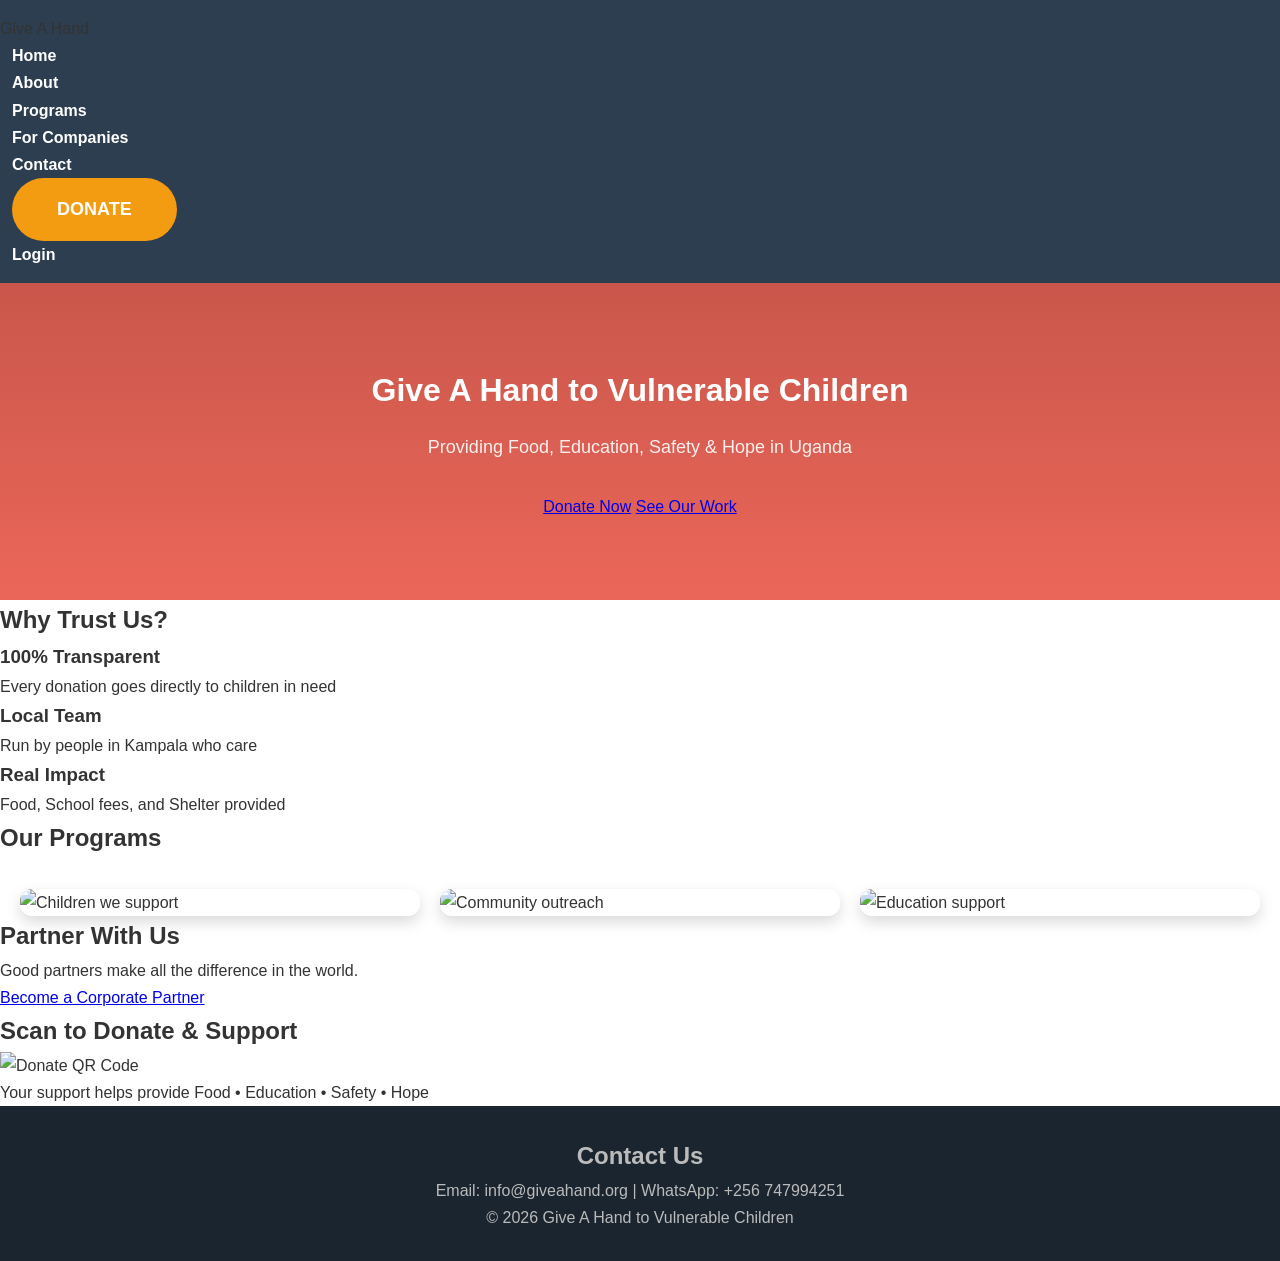
==== index.html @ f5446e0f "Update index.html" ====
<!DOCTYPE html>
<html lang="en">
<head>
<meta charset="UTF-8">
<meta name="viewport" content="width=device-width, initial-scale=1.0">
<title>Give A Hand to Vulnerable Children</title>
<link rel="stylesheet" href="style.css">
</head>
<body>

<!-- TOP MENU -->
<nav class="navbar">
  <div class="logo">Give A Hand</div>
  <ul class="menu">
    <li><a href="#">Home</a></li>
    <li><a href="#about">About</a></li>
    <li><a href="#programs">Programs</a></li>
    <li><a href="#companies">For Companies</a></li>
    <li><a href="#contact">Contact</a></li>
    <li><a href="#donate" class="btn-donate">DONATE</a></li>
    <li><a href="#" class="btn-login">Login</a></li>
  </ul>
</nav>

<!-- HERO / HOMEPAGE -->
<header class="hero" style="background: linear-gradient(rgba(192, 57, 43, 0.85), rgba(231, 76, 60, 0.85)), url('images/photo1.jpg') no-repeat center/cover;">
  <div class="hero-text">
    <h1>Give A Hand to Vulnerable Children</h1>
    <p>Providing Food, Education, Safety & Hope in Uganda</p>
    <div class="cta-buttons">
      <a href="#donate" class="btn btn-primary">Donate Now</a>
      <a href="#programs" class="btn btn-secondary">See Our Work</a>
    </div>
  </div>
</header>

<!-- TRUST SECTION -->
<section class="trust">
  <h2>Why Trust Us?</h2>
  <div class="trust-boxes">
    <div class="box">
      <h3>100% Transparent</h3>
      <p>Every donation goes directly to children in need</p>
    </div>
    <div class="box">
      <h3>Local Team</h3>
      <p>Run by people in Kampala who care</p>
    </div>
    <div class="box">
      <h3>Real Impact</h3>
      <p>Food, School fees, and Shelter provided</p>
    </div>
  </div>
</section>

<!-- PROGRAMS -->
<section id="programs">
  <h2>Our Programs</h2>
  <div class="gallery">
    <img src="images/photo1.jpg" alt="Children we support">
    <img src="images/photo2.jpg" alt="Community outreach">
    <img src="images/photo1.jpg" alt="Education support">
  </div>
</section>

<!-- FOR COMPANIES -->
<section id="companies" class="companies">
  <h2>Partner With Us</h2>
  <p>Good partners make all the difference in the world.</p>
  <a href="#contact" class="btn btn-primary">Become a Corporate Partner</a>
</section>

<!-- DONATE + QR -->
<section id="donate">
  <h2>Scan to Donate & Support</h2>
  <img src="images/qr.jpg" alt="Donate QR Code" class="qr">
  <p>Your support helps provide Food • Education • Safety • Hope</p>
</section>

<!-- CONTACT -->
<footer id="contact">
  <h2>Contact Us</h2>
  <p>Email: info@giveahand.org | WhatsApp: +256 747994251</p>
  <p>© 2026 Give A Hand to Vulnerable Children</p>
</footer>

</body>
</html>
---- style.css ----
* { margin: 0; padding: 0; box-sizing: border-box; scroll-behavior: smooth; }

body { font-family: 'Segoe UI', Arial, sans-serif; color: #333; line-height: 1.7; }

.container { max-width: 1100px; margin: 0 auto; padding: 0 20px; }

    header { 
        color: white; 
        padding: 120px 0; 
        text-align: center; 
        background-size: cover;
        background-position: center;
    }
header h1 { font-size: 32px; margin-bottom: 10px; }
header p { font-size: 18px; opacity: 0.9; }

nav { background: #2c3e50; padding: 15px 0; position: sticky; top: 0; z-index: 100; }
nav .container { text-align: center; }
nav a { color: white; text-decoration: none; margin: 0 12px; font-weight: 600; }
nav a:hover { color: #f39c12; }

.section { padding: 60px 0; text-align: center; }
.section h2 { font-size: 32px; color: #2c3e50; margin-bottom: 20px; }
.bg-light { background: #f8f9fa; }

.hero { background: #f8f9fa; padding: 80px 0; }
.hero h2 { font-size: 36px; color: #c0392b; }
.hero p { font-size: 18px; max-width: 600px; margin: 15px auto 30px; }

.btn-donate { background: #f39c12; color: white; padding: 16px 45px; text-decoration: none; border-radius: 50px; font-weight: bold; font-size: 18px; display: inline-block; }
.btn-donate:hover { background: #e67e22; }

.programs-grid { display: grid; grid-template-columns: repeat(auto-fit, minmax(250px, 1fr)); gap: 20px; margin-top: 30px; }
.card { background: white; padding: 25px; border-radius: 10px; box-shadow: 0 4px 10px rgba(0,0,0,0.1); }

.gallery { display: flex; flex-wrap: wrap; justify-content: center; gap: 20px; margin-top: 30px; }
.gallery img { width: 100%; max-width: 400px; border-radius: 12px; box-shadow: 0 6px 15px rgba(0,0,0,0.15); }

.contact-box { background: white; padding: 25px; margin: 20px auto; max-width: 400px; border-radius: 10px; box-shadow: 0 4px 10px rgba(0,0,0,0.1); }
.contact-box a { font-size: 22px; color: #c0392b; text-decoration: none; font-weight: bold; }
.donate-box { border: 2px solid #f39c12; }

.quote { background: #2c3e50; color: white; padding: 50px 0; font-size: 20px; font-style: italic; }

footer { background: #1a252f; color: #bbb; text-align: center; padding: 30px 0; }

@media (max-width: 768px) {
    nav a { display: inline-block; margin: 8px; }
    header h1 { font-size: 24px; }
    .hero h2 { font-size: 28px; }
}
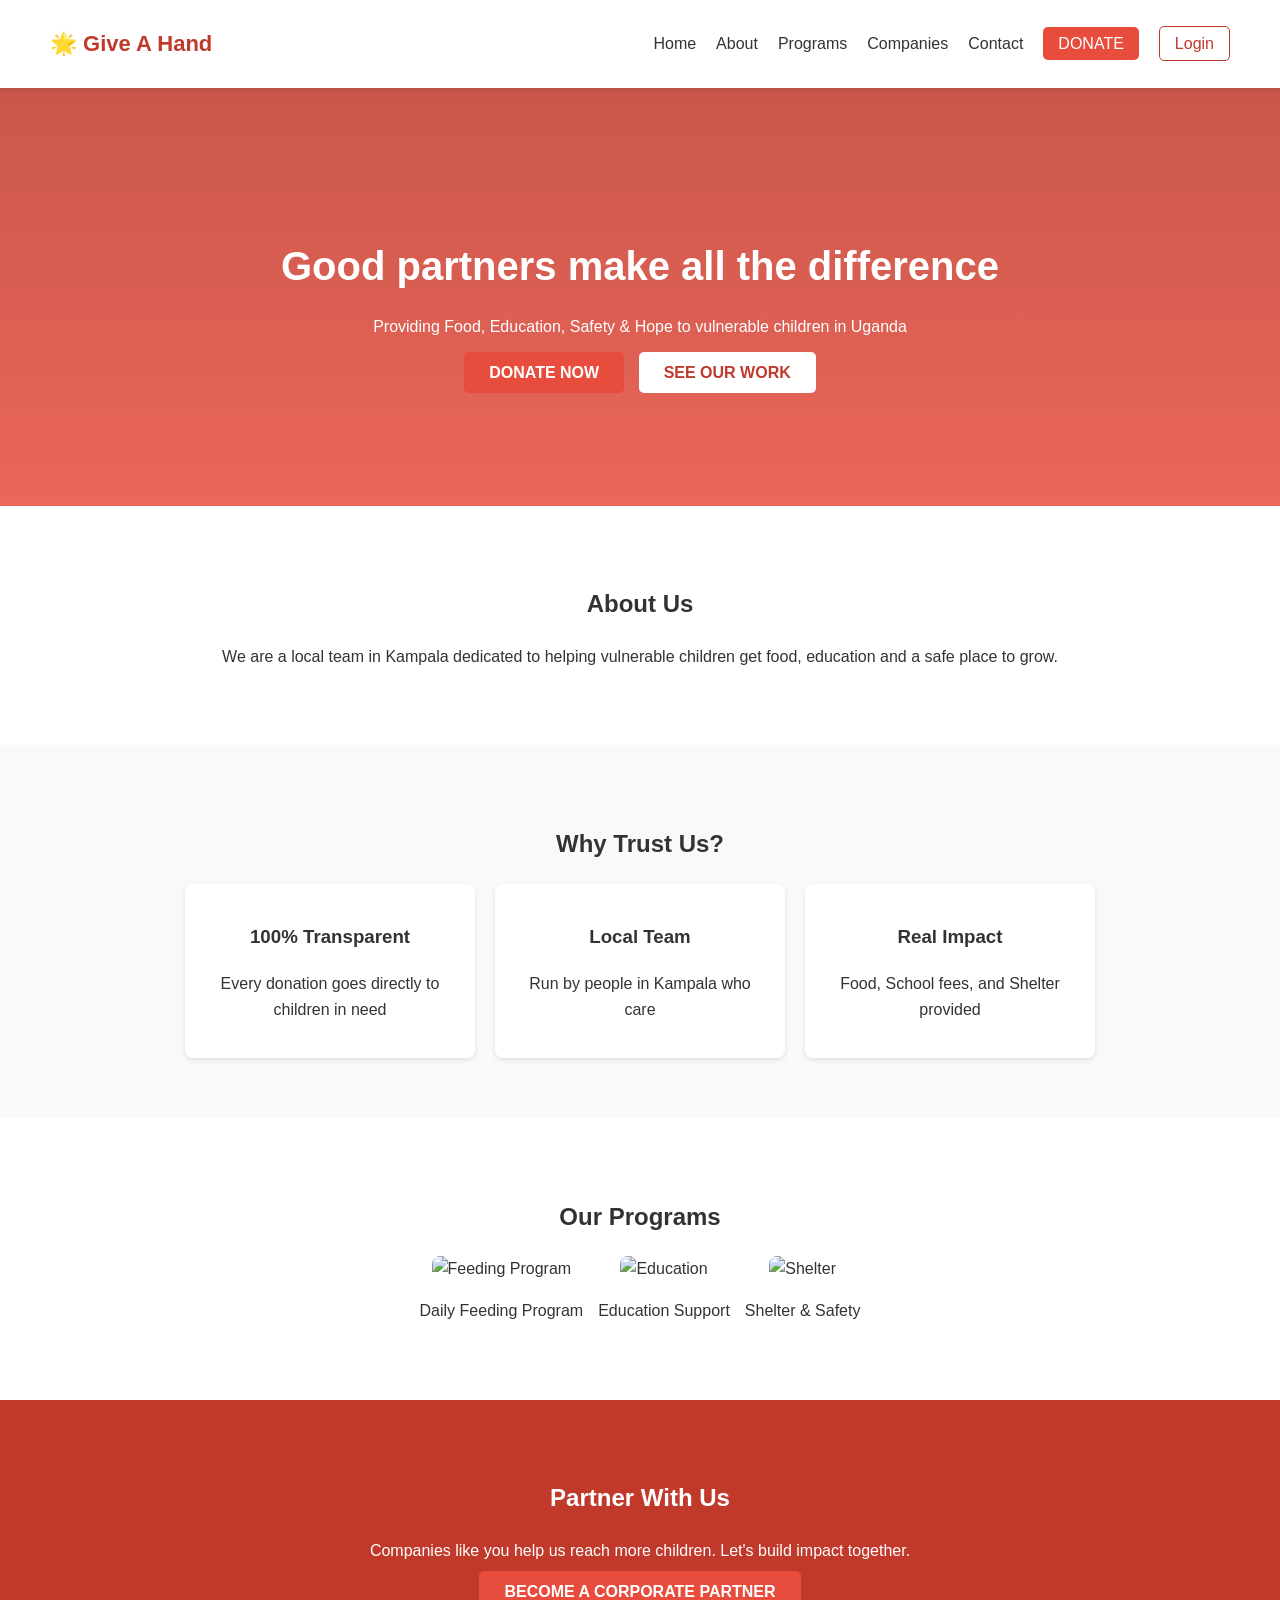
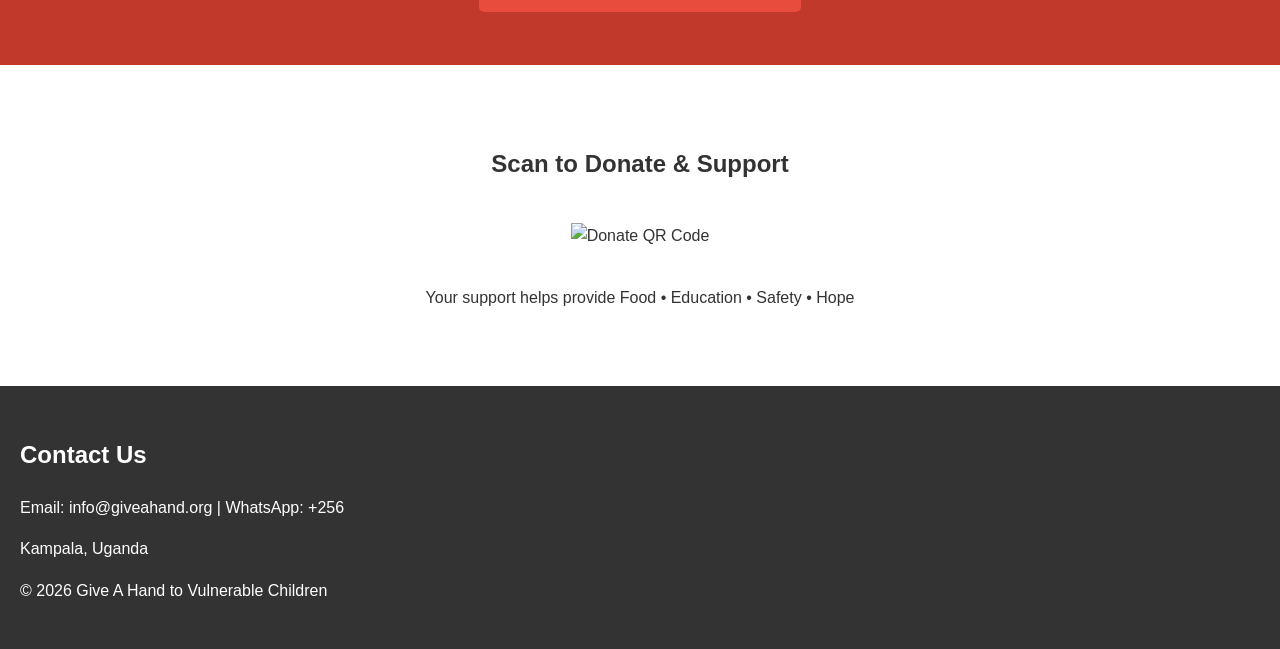
==== commit 6317d6e0: "Update index.html" ====
--- a/index.html
+++ b/index.html
@@ -10,12 +10,12 @@
 
 <!-- TOP MENU -->
 <nav class="navbar">
-  <div class="logo">Give A Hand</div>
+  <div class="logo">🌟 Give A Hand</div>
   <ul class="menu">
     <li><a href="#">Home</a></li>
     <li><a href="#about">About</a></li>
     <li><a href="#programs">Programs</a></li>
-    <li><a href="#companies">For Companies</a></li>
+    <li><a href="#companies">Companies</a></li>
     <li><a href="#contact">Contact</a></li>
     <li><a href="#donate" class="btn-donate">DONATE</a></li>
     <li><a href="#" class="btn-login">Login</a></li>
@@ -25,14 +25,20 @@
 <!-- HERO / HOMEPAGE -->
 <header class="hero" style="background: linear-gradient(rgba(192, 57, 43, 0.85), rgba(231, 76, 60, 0.85)), url('images/photo1.jpg') no-repeat center/cover;">
   <div class="hero-text">
-    <h1>Give A Hand to Vulnerable Children</h1>
-    <p>Providing Food, Education, Safety & Hope in Uganda</p>
+    <h1>Good partners make all the difference</h1>
+    <p>Providing Food, Education, Safety & Hope to vulnerable children in Uganda</p>
     <div class="cta-buttons">
-      <a href="#donate" class="btn btn-primary">Donate Now</a>
-      <a href="#programs" class="btn btn-secondary">See Our Work</a>
+      <a href="#donate" class="btn btn-primary">DONATE NOW</a>
+      <a href="#programs" class="btn btn-secondary">SEE OUR WORK</a>
     </div>
   </div>
 </header>
+
+<!-- ABOUT SECTION -->
+<section id="about">
+  <h2>About Us</h2>
+  <p>We are a local team in Kampala dedicated to helping vulnerable children get food, education and a safe place to grow.</p>
+</section>
 
 <!-- TRUST SECTION -->
 <section class="trust">
@@ -57,17 +63,17 @@
 <section id="programs">
   <h2>Our Programs</h2>
   <div class="gallery">
-    <img src="images/photo1.jpg" alt="Children we support">
-    <img src="images/photo2.jpg" alt="Community outreach">
-    <img src="images/photo1.jpg" alt="Education support">
+    <div class="card"><img src="images/photo1.jpg" alt="Feeding Program"><p>Daily Feeding Program</p></div>
+    <div class="card"><img src="images/photo2.jpg" alt="Education"><p>Education Support</p></div>
+    <div class="card"><img src="images/photo1.jpg" alt="Shelter"><p>Shelter & Safety</p></div>
   </div>
 </section>
 
 <!-- FOR COMPANIES -->
 <section id="companies" class="companies">
   <h2>Partner With Us</h2>
-  <p>Good partners make all the difference in the world.</p>
-  <a href="#contact" class="btn btn-primary">Become a Corporate Partner</a>
+  <p>Companies like you help us reach more children. Let's build impact together.</p>
+  <a href="#contact" class="btn btn-primary">BECOME A CORPORATE PARTNER</a>
 </section>
 
 <!-- DONATE + QR -->
@@ -77,10 +83,11 @@
   <p>Your support helps provide Food • Education • Safety • Hope</p>
 </section>
 
-<!-- CONTACT -->
+<!-- CONTACT / FOOTER -->
 <footer id="contact">
   <h2>Contact Us</h2>
-  <p>Email: info@giveahand.org | WhatsApp: +256 747994251</p>
+  <p>Email: info@giveahand.org | WhatsApp: +256</p>
+  <p>Kampala, Uganda</p>
   <p>© 2026 Give A Hand to Vulnerable Children</p>
 </footer>
 
--- a/style.css
+++ b/style.css
@@ -1,51 +1,22 @@
-* { margin: 0; padding: 0; box-sizing: border-box; scroll-behavior: smooth; }
-
-body { font-family: 'Segoe UI', Arial, sans-serif; color: #333; line-height: 1.7; }
-
-.container { max-width: 1100px; margin: 0 auto; padding: 0 20px; }
-
-    header { 
-        color: white; 
-        padding: 120px 0; 
-        text-align: center; 
-        background-size: cover;
-        background-position: center;
-    }
-header h1 { font-size: 32px; margin-bottom: 10px; }
-header p { font-size: 18px; opacity: 0.9; }
-
-nav { background: #2c3e50; padding: 15px 0; position: sticky; top: 0; z-index: 100; }
-nav .container { text-align: center; }
-nav a { color: white; text-decoration: none; margin: 0 12px; font-weight: 600; }
-nav a:hover { color: #f39c12; }
-
-.section { padding: 60px 0; text-align: center; }
-.section h2 { font-size: 32px; color: #2c3e50; margin-bottom: 20px; }
-.bg-light { background: #f8f9fa; }
-
-.hero { background: #f8f9fa; padding: 80px 0; }
-.hero h2 { font-size: 36px; color: #c0392b; }
-.hero p { font-size: 18px; max-width: 600px; margin: 15px auto 30px; }
-
-.btn-donate { background: #f39c12; color: white; padding: 16px 45px; text-decoration: none; border-radius: 50px; font-weight: bold; font-size: 18px; display: inline-block; }
-.btn-donate:hover { background: #e67e22; }
-
-.programs-grid { display: grid; grid-template-columns: repeat(auto-fit, minmax(250px, 1fr)); gap: 20px; margin-top: 30px; }
-.card { background: white; padding: 25px; border-radius: 10px; box-shadow: 0 4px 10px rgba(0,0,0,0.1); }
-
-.gallery { display: flex; flex-wrap: wrap; justify-content: center; gap: 20px; margin-top: 30px; }
-.gallery img { width: 100%; max-width: 400px; border-radius: 12px; box-shadow: 0 6px 15px rgba(0,0,0,0.15); }
-
-.contact-box { background: white; padding: 25px; margin: 20px auto; max-width: 400px; border-radius: 10px; box-shadow: 0 4px 10px rgba(0,0,0,0.1); }
-.contact-box a { font-size: 22px; color: #c0392b; text-decoration: none; font-weight: bold; }
-.donate-box { border: 2px solid #f39c12; }
-
-.quote { background: #2c3e50; color: white; padding: 50px 0; font-size: 20px; font-style: italic; }
-
-footer { background: #1a252f; color: #bbb; text-align: center; padding: 30px 0; }
-
-@media (max-width: 768px) {
-    nav a { display: inline-block; margin: 8px; }
-    header h1 { font-size: 24px; }
-    .hero h2 { font-size: 28px; }
-}
+body {font-family: Arial, sans-serif; margin:0; color:#333; line-height:1.6;}
+.navbar {display:flex; justify-content:space-between; align-items:center; background:#fff; padding:15px 50px; box-shadow:0 2px 5px rgba(0,0,0,0.1); position:sticky; top:0;}
+.logo {font-size:22px; font-weight:bold; color:#C0392B;}
+.menu {list-style:none; display:flex; gap:20px;}
+.menu a {text-decoration:none; color:#333; font-weight:500;}
+.btn-donate {background:#E74C3C; color:#fff !important; padding:8px 15px; border-radius:5px;}
+.btn-login {border:1px solid #C0392B; color:#C0392B !important; padding:8px 15px; border-radius:5px;}
+.hero {text-align:center; padding:120px 20px; color:#fff;}
+.hero h1 {font-size:40px; margin-bottom:10px;}
+.cta-buttons {margin-top:20px;}
+.btn {padding:12px 25px; border-radius:5px; text-decoration:none; margin:5px; font-weight:bold;}
+.btn-primary {background:#E74C3C; color:#fff;}
+.btn-secondary {background:#fff; color:#C0392B;}
+section {padding:60px 20px; text-align:center;}
+.trust {background:#f9f9f9;}
+.trust-boxes {display:flex; justify-content:center; gap:20px; flex-wrap:wrap;}
+.box {background:#fff; padding:20px; border-radius:8px; width:250px; box-shadow:0 2px 5px rgba(0,0,0,0.1);}
+.gallery {display:flex; justify-content:center; gap:15px; flex-wrap:wrap;}
+.gallery img {width:300px; height:200px; object-fit:cover; border-radius:8px;}
+.companies {background:#C0392B; color:#fff;}
+.qr {width:200px; margin:20px auto;}
+footer {background:#333; color:#fff; padding:30px 20px;}
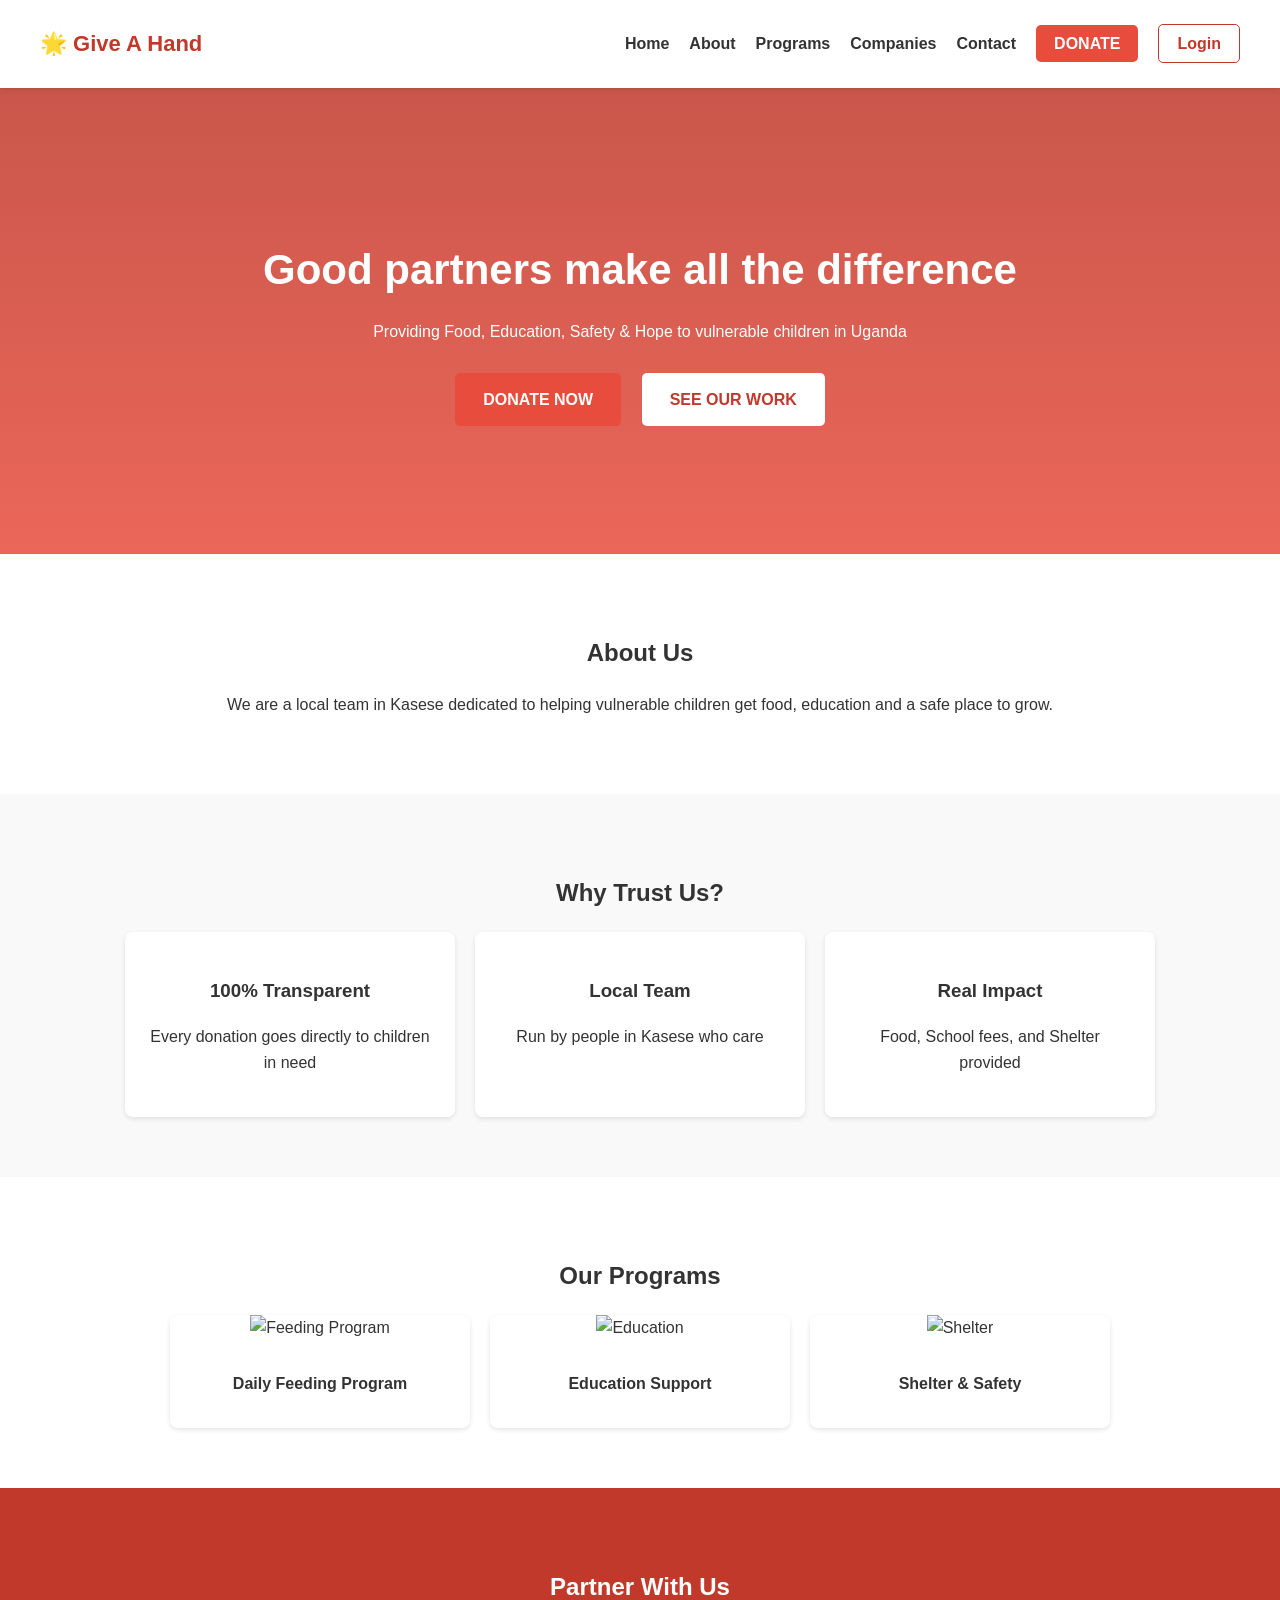
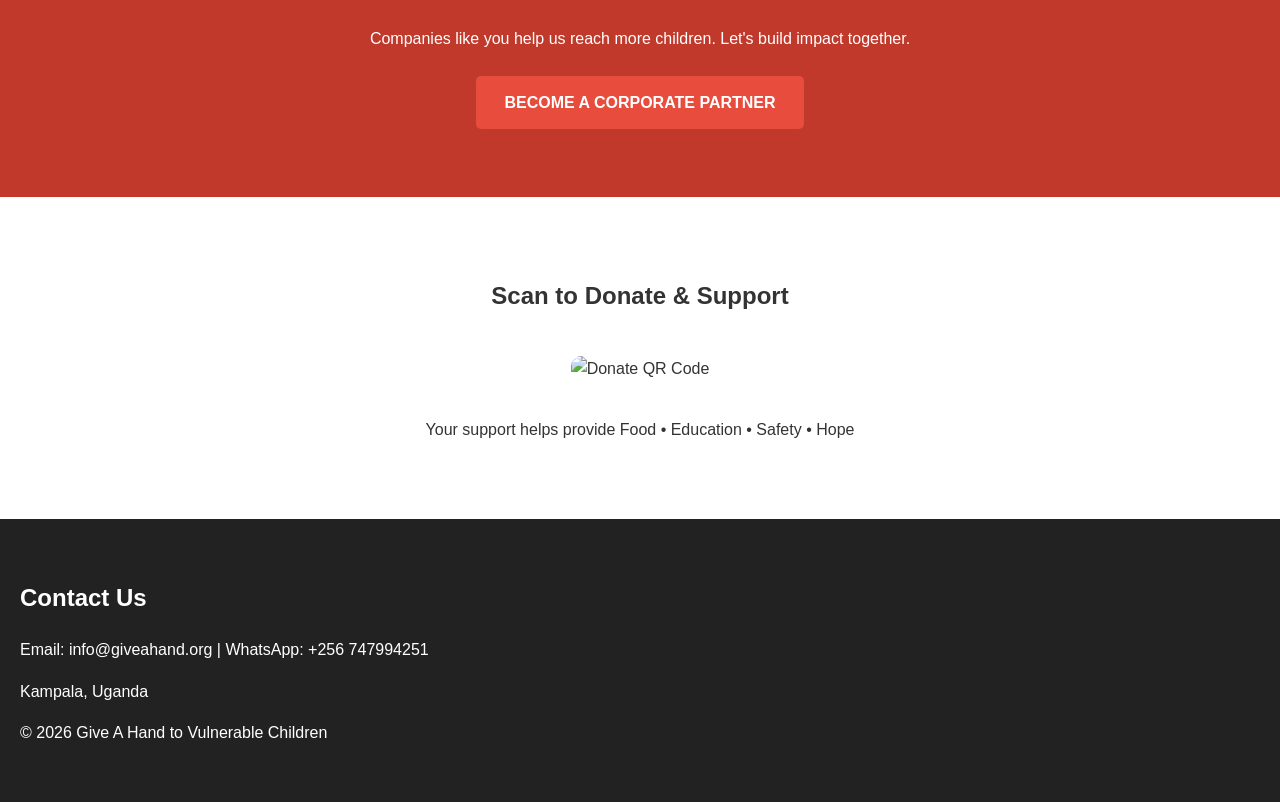
==== commit b8a4d934: "Update index.html" ====
--- a/index.html
+++ b/index.html
@@ -37,7 +37,7 @@
 <!-- ABOUT SECTION -->
 <section id="about">
   <h2>About Us</h2>
-  <p>We are a local team in Kampala dedicated to helping vulnerable children get food, education and a safe place to grow.</p>
+  <p>We are a local team in Kasese dedicated to helping vulnerable children get food, education and a safe place to grow.</p>
 </section>
 
 <!-- TRUST SECTION -->
@@ -50,7 +50,7 @@
     </div>
     <div class="box">
       <h3>Local Team</h3>
-      <p>Run by people in Kampala who care</p>
+      <p>Run by people in Kasese who care</p>
     </div>
     <div class="box">
       <h3>Real Impact</h3>
@@ -86,7 +86,7 @@
 <!-- CONTACT / FOOTER -->
 <footer id="contact">
   <h2>Contact Us</h2>
-  <p>Email: info@giveahand.org | WhatsApp: +256</p>
+  <p>Email: info@giveahand.org | WhatsApp: +256 747994251</p>
   <p>Kampala, Uganda</p>
   <p>© 2026 Give A Hand to Vulnerable Children</p>
 </footer>
--- a/style.css
+++ b/style.css
@@ -1,22 +1,24 @@
-body {font-family: Arial, sans-serif; margin:0; color:#333; line-height:1.6;}
-.navbar {display:flex; justify-content:space-between; align-items:center; background:#fff; padding:15px 50px; box-shadow:0 2px 5px rgba(0,0,0,0.1); position:sticky; top:0;}
+body {margin:0; font-family:Arial, sans-serif; color:#333; line-height:1.6;}
+.navbar {display:flex; justify-content:space-between; align-items:center; background:#fff; padding:15px 40px; box-shadow:0 2px 5px rgba(0,0,0,0.1); position:sticky; top:0; z-index:1000;}
 .logo {font-size:22px; font-weight:bold; color:#C0392B;}
-.menu {list-style:none; display:flex; gap:20px;}
-.menu a {text-decoration:none; color:#333; font-weight:500;}
-.btn-donate {background:#E74C3C; color:#fff !important; padding:8px 15px; border-radius:5px;}
-.btn-login {border:1px solid #C0392B; color:#C0392B !important; padding:8px 15px; border-radius:5px;}
+.menu {list-style:none; display:flex; gap:20px; align-items:center;}
+.menu a {text-decoration:none; color:#333; font-weight:600;}
+.btn-donate {background:#E74C3C; color:#fff !important; padding:10px 18px; border-radius:5px;}
+.btn-login {border:1px solid #C0392B; color:#C0392B !important; padding:10px 18px; border-radius:5px;}
 .hero {text-align:center; padding:120px 20px; color:#fff;}
-.hero h1 {font-size:40px; margin-bottom:10px;}
+.hero h1 {font-size:42px; margin-bottom:10px;}
 .cta-buttons {margin-top:20px;}
-.btn {padding:12px 25px; border-radius:5px; text-decoration:none; margin:5px; font-weight:bold;}
+.btn {padding:14px 28px; border-radius:5px; text-decoration:none; margin:8px; font-weight:bold; display:inline-block;}
 .btn-primary {background:#E74C3C; color:#fff;}
 .btn-secondary {background:#fff; color:#C0392B;}
 section {padding:60px 20px; text-align:center;}
 .trust {background:#f9f9f9;}
 .trust-boxes {display:flex; justify-content:center; gap:20px; flex-wrap:wrap;}
-.box {background:#fff; padding:20px; border-radius:8px; width:250px; box-shadow:0 2px 5px rgba(0,0,0,0.1);}
-.gallery {display:flex; justify-content:center; gap:15px; flex-wrap:wrap;}
-.gallery img {width:300px; height:200px; object-fit:cover; border-radius:8px;}
+.box {background:#fff; padding:25px; border-radius:8px; width:280px; box-shadow:0 2px 5px rgba(0,0,0,0.1);}
+.gallery {display:flex; justify-content:center; gap:20px; flex-wrap:wrap;}
+.card {background:#fff; border-radius:8px; overflow:hidden; width:300px; box-shadow:0 2px 5px rgba(0,0,0,0.1);}
+.card img {width:100%; height:200px; object-fit:cover;}
+.card p {padding:15px; font-weight:bold;}
 .companies {background:#C0392B; color:#fff;}
-.qr {width:200px; margin:20px auto;}
-footer {background:#333; color:#fff; padding:30px 20px;}
+.qr {width:220px; margin:20px auto; border-radius:10px;}
+footer {background:#222; color:#fff; padding:40px 20px;}
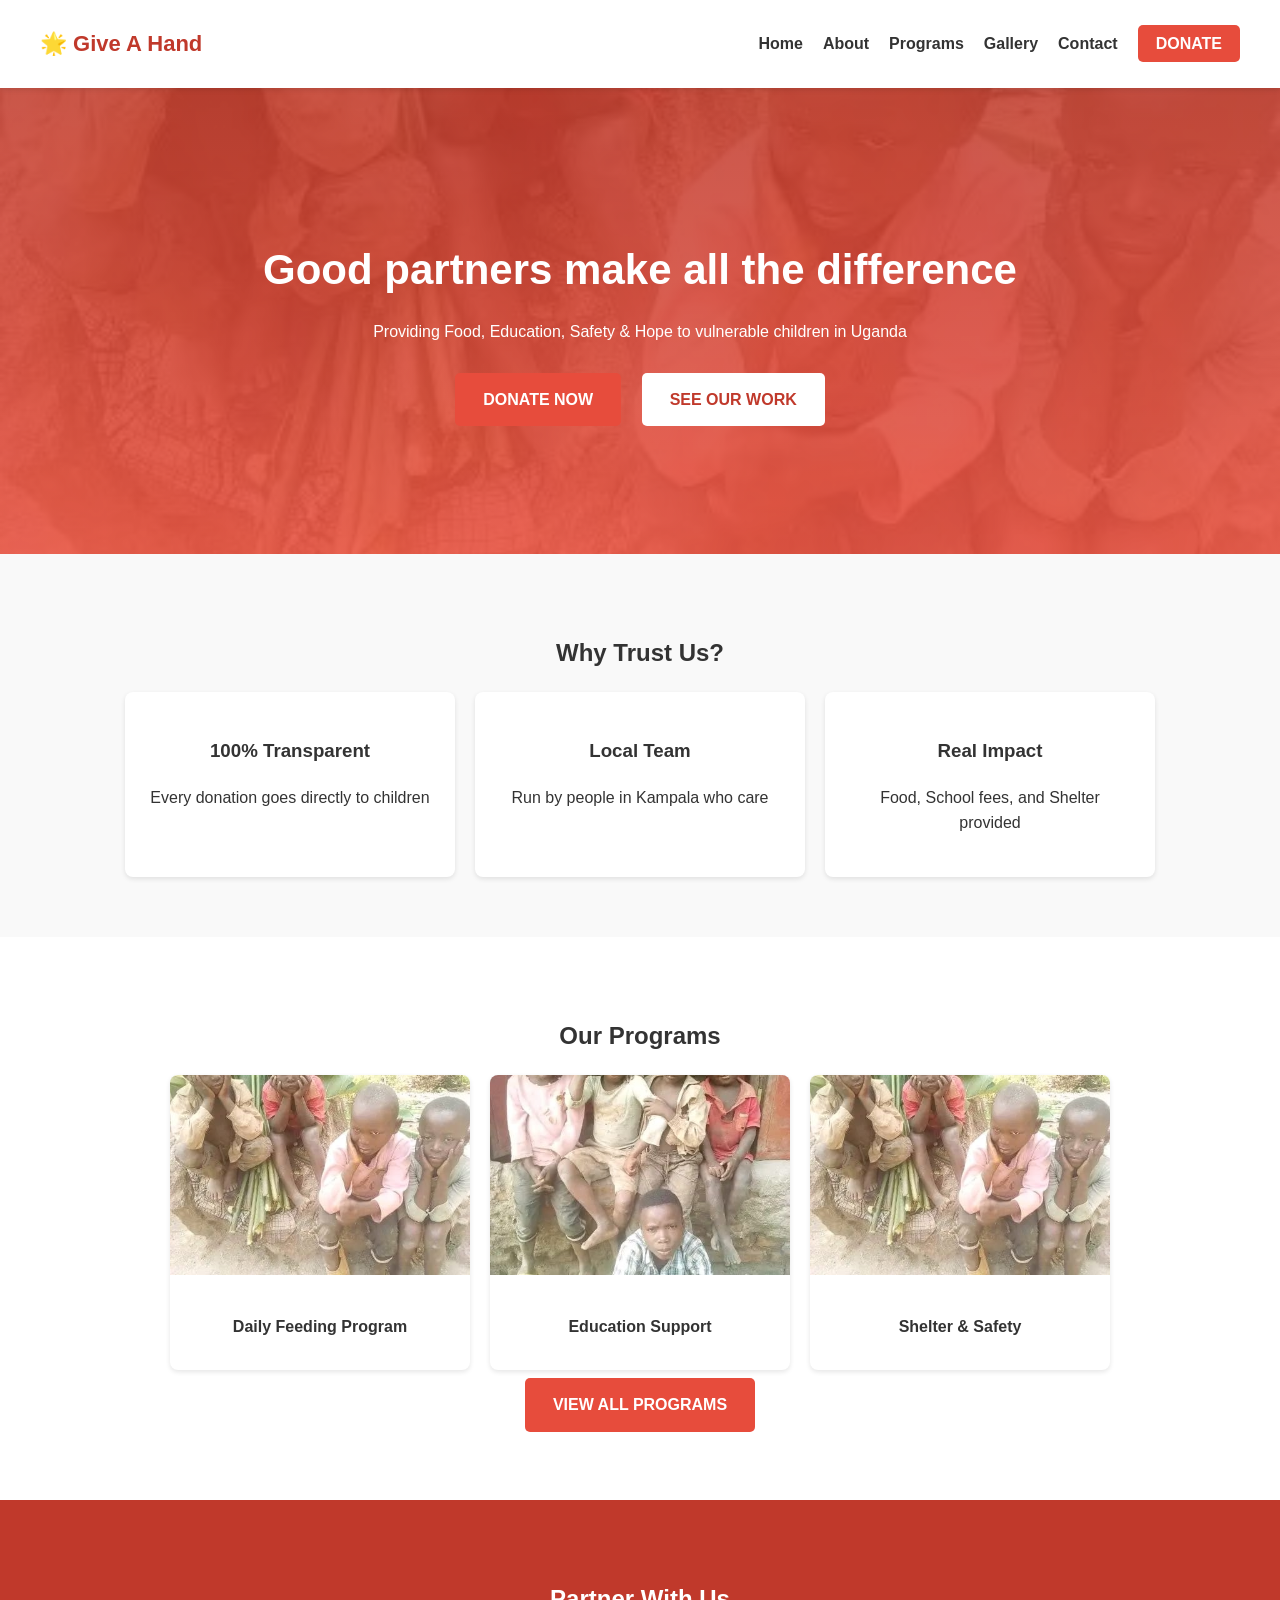
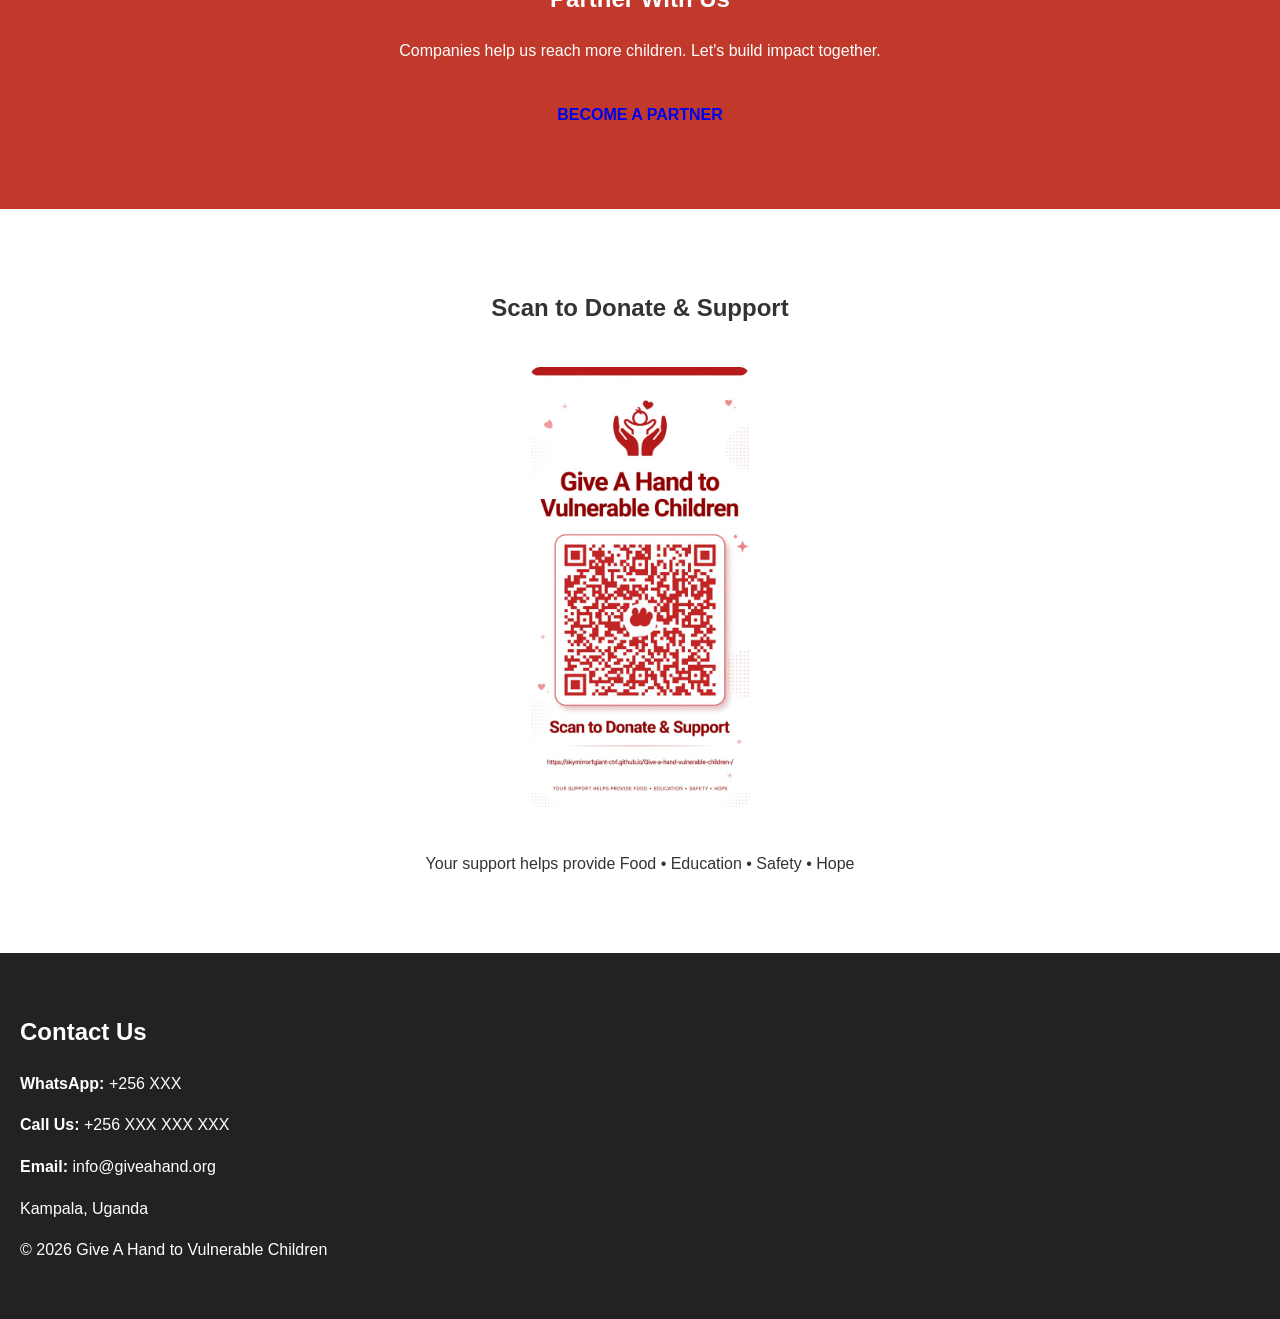
==== commit 2380a9fb: "Update index.html" ====
--- a/index.html
+++ b/index.html
@@ -12,81 +12,68 @@
 <nav class="navbar">
   <div class="logo">🌟 Give A Hand</div>
   <ul class="menu">
-    <li><a href="#">Home</a></li>
-    <li><a href="#about">About</a></li>
-    <li><a href="#programs">Programs</a></li>
-    <li><a href="#companies">Companies</a></li>
-    <li><a href="#contact">Contact</a></li>
+    <li><a href="index.html">Home</a></li>
+    <li><a href="about.html">About</a></li>
+    <li><a href="programs.html">Programs</a></li>
+    <li><a href="gallery.html">Gallery</a></li>
+    <li><a href="contact.html">Contact</a></li>
     <li><a href="#donate" class="btn-donate">DONATE</a></li>
-    <li><a href="#" class="btn-login">Login</a></li>
   </ul>
 </nav>
 
-<!-- HERO / HOMEPAGE -->
-<header class="hero" style="background: linear-gradient(rgba(192, 57, 43, 0.85), rgba(231, 76, 60, 0.85)), url('images/photo1.jpg') no-repeat center/cover;">
+<!-- HERO -->
+<header class="hero" style="background: linear-gradient(rgba(192, 57, 43, 0.85), rgba(231, 76, 60, 0.85)), url('Feedingprogram.jpg') no-repeat center/cover;">
   <div class="hero-text">
     <h1>Good partners make all the difference</h1>
     <p>Providing Food, Education, Safety & Hope to vulnerable children in Uganda</p>
     <div class="cta-buttons">
       <a href="#donate" class="btn btn-primary">DONATE NOW</a>
-      <a href="#programs" class="btn btn-secondary">SEE OUR WORK</a>
+      <a href="programs.html" class="btn btn-secondary">SEE OUR WORK</a>
     </div>
   </div>
 </header>
 
-<!-- ABOUT SECTION -->
-<section id="about">
-  <h2>About Us</h2>
-  <p>We are a local team in Kasese dedicated to helping vulnerable children get food, education and a safe place to grow.</p>
-</section>
-
-<!-- TRUST SECTION -->
+<!-- TRUST -->
 <section class="trust">
   <h2>Why Trust Us?</h2>
   <div class="trust-boxes">
-    <div class="box">
-      <h3>100% Transparent</h3>
-      <p>Every donation goes directly to children in need</p>
-    </div>
-    <div class="box">
-      <h3>Local Team</h3>
-      <p>Run by people in Kasese who care</p>
-    </div>
-    <div class="box">
-      <h3>Real Impact</h3>
-      <p>Food, School fees, and Shelter provided</p>
-    </div>
+    <div class="box"><h3>100% Transparent</h3><p>Every donation goes directly to children</p></div>
+    <div class="box"><h3>Local Team</h3><p>Run by people in Kampala who care</p></div>
+    <div class="box"><h3>Real Impact</h3><p>Food, School fees, and Shelter provided</p></div>
   </div>
 </section>
 
-<!-- PROGRAMS -->
+<!-- PROGRAMS PREVIEW -->
 <section id="programs">
   <h2>Our Programs</h2>
   <div class="gallery">
-    <div class="card"><img src="images/photo1.jpg" alt="Feeding Program"><p>Daily Feeding Program</p></div>
-    <div class="card"><img src="images/photo2.jpg" alt="Education"><p>Education Support</p></div>
-    <div class="card"><img src="images/photo1.jpg" alt="Shelter"><p>Shelter & Safety</p></div>
+    <div class="card"><img src="Feedingprogram.jpg" alt="Feeding"><p>Daily Feeding Program</p></div>
+    <div class="card"><img src="education.jpg" alt="Education"><p>Education Support</p></div>
+    <div class="card"><img src="Feedingprogram.jpg" alt="Shelter"><p>Shelter & Safety</p></div>
   </div>
+  <a href="programs.html" class="btn btn-primary">VIEW ALL PROGRAMS</a>
 </section>
 
-<!-- FOR COMPANIES -->
+<!-- COMPANIES -->
 <section id="companies" class="companies">
   <h2>Partner With Us</h2>
-  <p>Companies like you help us reach more children. Let's build impact together.</p>
-  <a href="#contact" class="btn btn-primary">BECOME A CORPORATE PARTNER</a>
+  <p>Companies help us reach more children. Let's build impact together.</p>
+  <a href="contact.html" class="btn btn-white">BECOME A PARTNER</a>
 </section>
 
 <!-- DONATE + QR -->
 <section id="donate">
   <h2>Scan to Donate & Support</h2>
-  <img src="images/qr.jpg" alt="Donate QR Code" class="qr">
+  <img src="qr.jpg" alt="Donate QR Code" class="qr">
   <p>Your support helps provide Food • Education • Safety • Hope</p>
 </section>
 
-<!-- CONTACT / FOOTER -->
-<footer id="contact">
+<!-- FOOTER WITH PHONE NUMBERS -->
+<footer>
   <h2>Contact Us</h2>
-  <p>Email: info@giveahand.org | WhatsApp: +256 747994251</p>
+  <p><b>WhatsApp:</b> +256 XXX</p>
+  <p><b>Call Us:</b> +256 XXX XXX XXX</p>
+  <p><b>Email:</b> info@giveahand.org</p>
   <p>Kampala, Uganda</p>
   <p>© 2026 Give A Hand to Vulnerable Children</p>
 </footer>
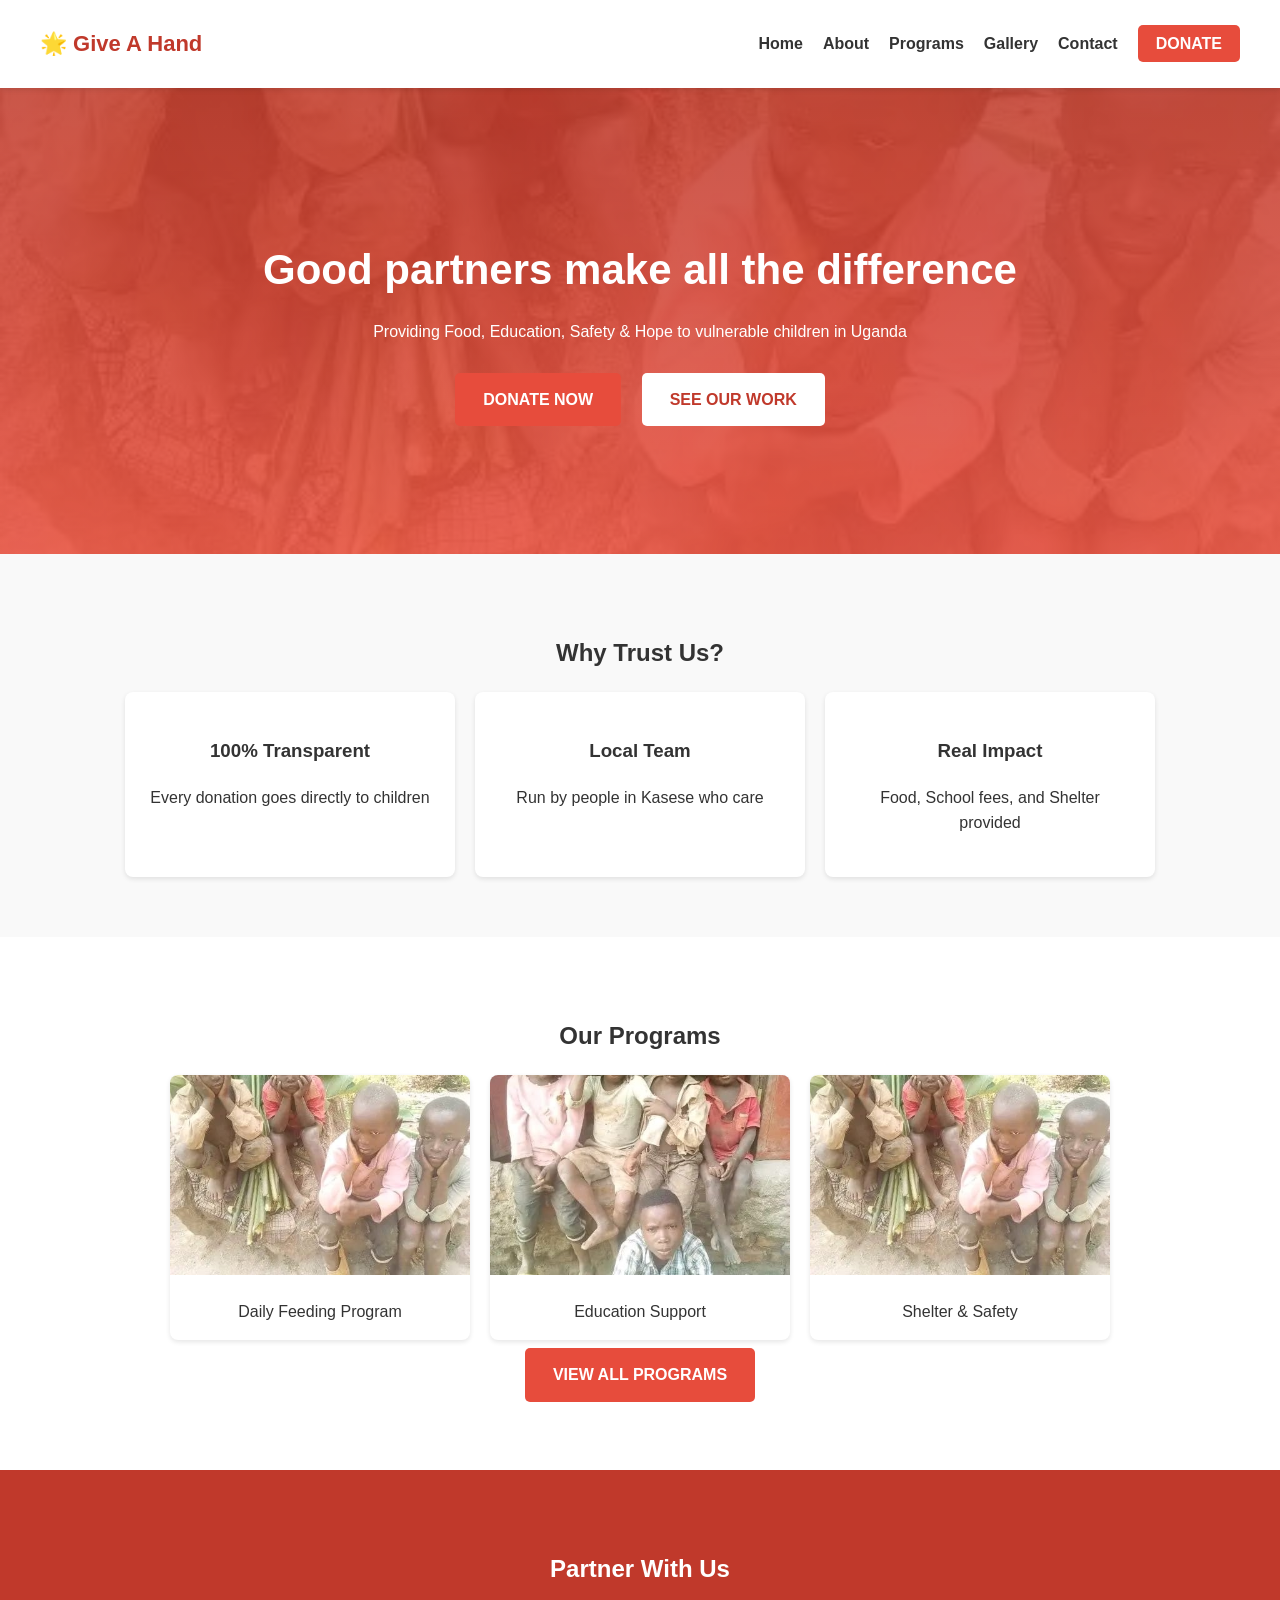
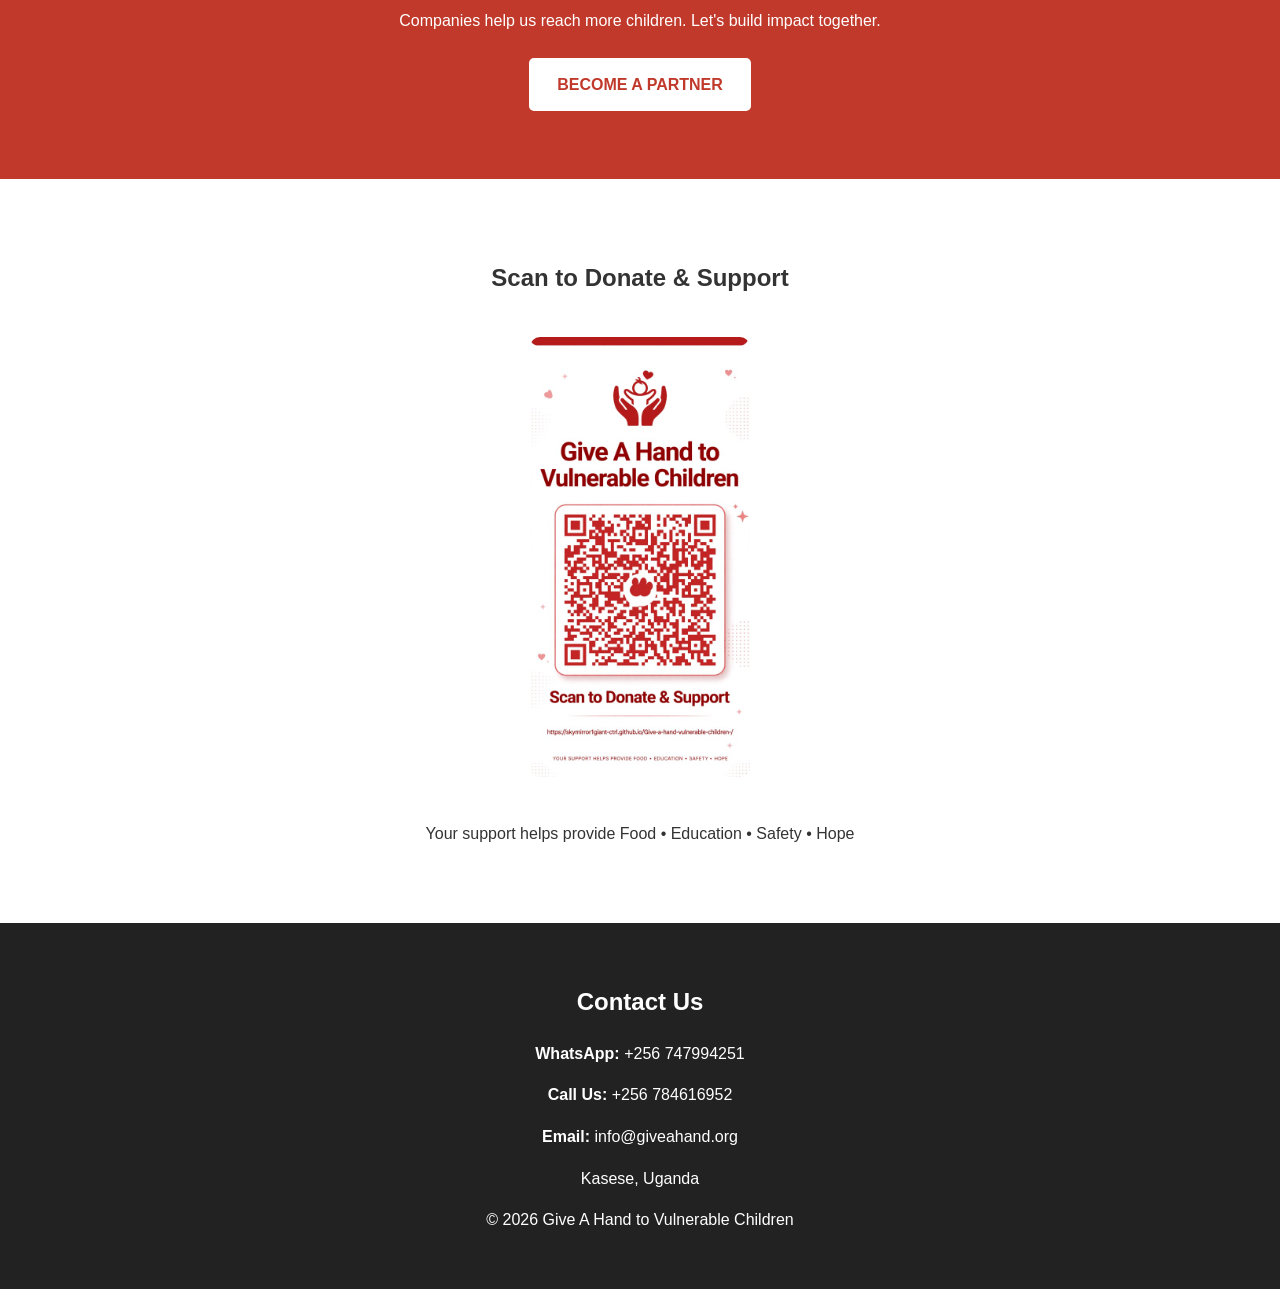
==== commit 0182d100: "Update index.html" ====
--- a/index.html
+++ b/index.html
@@ -38,7 +38,7 @@
   <h2>Why Trust Us?</h2>
   <div class="trust-boxes">
     <div class="box"><h3>100% Transparent</h3><p>Every donation goes directly to children</p></div>
-    <div class="box"><h3>Local Team</h3><p>Run by people in Kampala who care</p></div>
+    <div class="box"><h3>Local Team</h3><p>Run by people in Kasese who care</p></div>
     <div class="box"><h3>Real Impact</h3><p>Food, School fees, and Shelter provided</p></div>
   </div>
 </section>
@@ -71,10 +71,10 @@
 <!-- FOOTER WITH PHONE NUMBERS -->
 <footer>
   <h2>Contact Us</h2>
-  <p><b>WhatsApp:</b> +256 XXX</p>
-  <p><b>Call Us:</b> +256 XXX XXX XXX</p>
+  <p><b>WhatsApp:</b> +256 747994251</p>
+  <p><b>Call Us:</b> +256 784616952</p>
   <p><b>Email:</b> info@giveahand.org</p>
-  <p>Kampala, Uganda</p>
+  <p>Kasese, Uganda</p>
   <p>© 2026 Give A Hand to Vulnerable Children</p>
 </footer>
 
--- a/style.css
+++ b/style.css
@@ -1,16 +1,16 @@
 body {margin:0; font-family:Arial, sans-serif; color:#333; line-height:1.6;}
-.navbar {display:flex; justify-content:space-between; align-items:center; background:#fff; padding:15px 40px; box-shadow:0 2px 5px rgba(0,0,0,0.1); position:sticky; top:0; z-index:1000;}
+.navbar {display:flex; justify-content:space-between; align-items:center; background:#fff; padding:15px 40px; box-shadow:0 2px 5px rgba(0,0,0,0.1); position:sticky; top:0;}
 .logo {font-size:22px; font-weight:bold; color:#C0392B;}
 .menu {list-style:none; display:flex; gap:20px; align-items:center;}
 .menu a {text-decoration:none; color:#333; font-weight:600;}
 .btn-donate {background:#E74C3C; color:#fff !important; padding:10px 18px; border-radius:5px;}
-.btn-login {border:1px solid #C0392B; color:#C0392B !important; padding:10px 18px; border-radius:5px;}
 .hero {text-align:center; padding:120px 20px; color:#fff;}
 .hero h1 {font-size:42px; margin-bottom:10px;}
 .cta-buttons {margin-top:20px;}
 .btn {padding:14px 28px; border-radius:5px; text-decoration:none; margin:8px; font-weight:bold; display:inline-block;}
 .btn-primary {background:#E74C3C; color:#fff;}
 .btn-secondary {background:#fff; color:#C0392B;}
+.btn-white {background:#fff; color:#C0392B;}
 section {padding:60px 20px; text-align:center;}
 .trust {background:#f9f9f9;}
 .trust-boxes {display:flex; justify-content:center; gap:20px; flex-wrap:wrap;}
@@ -18,7 +18,6 @@
 .gallery {display:flex; justify-content:center; gap:20px; flex-wrap:wrap;}
 .card {background:#fff; border-radius:8px; overflow:hidden; width:300px; box-shadow:0 2px 5px rgba(0,0,0,0.1);}
 .card img {width:100%; height:200px; object-fit:cover;}
-.card p {padding:15px; font-weight:bold;}
 .companies {background:#C0392B; color:#fff;}
 .qr {width:220px; margin:20px auto; border-radius:10px;}
-footer {background:#222; color:#fff; padding:40px 20px;}
+footer {background:#222; color:#fff; padding:40px 20px; text-align:center;}
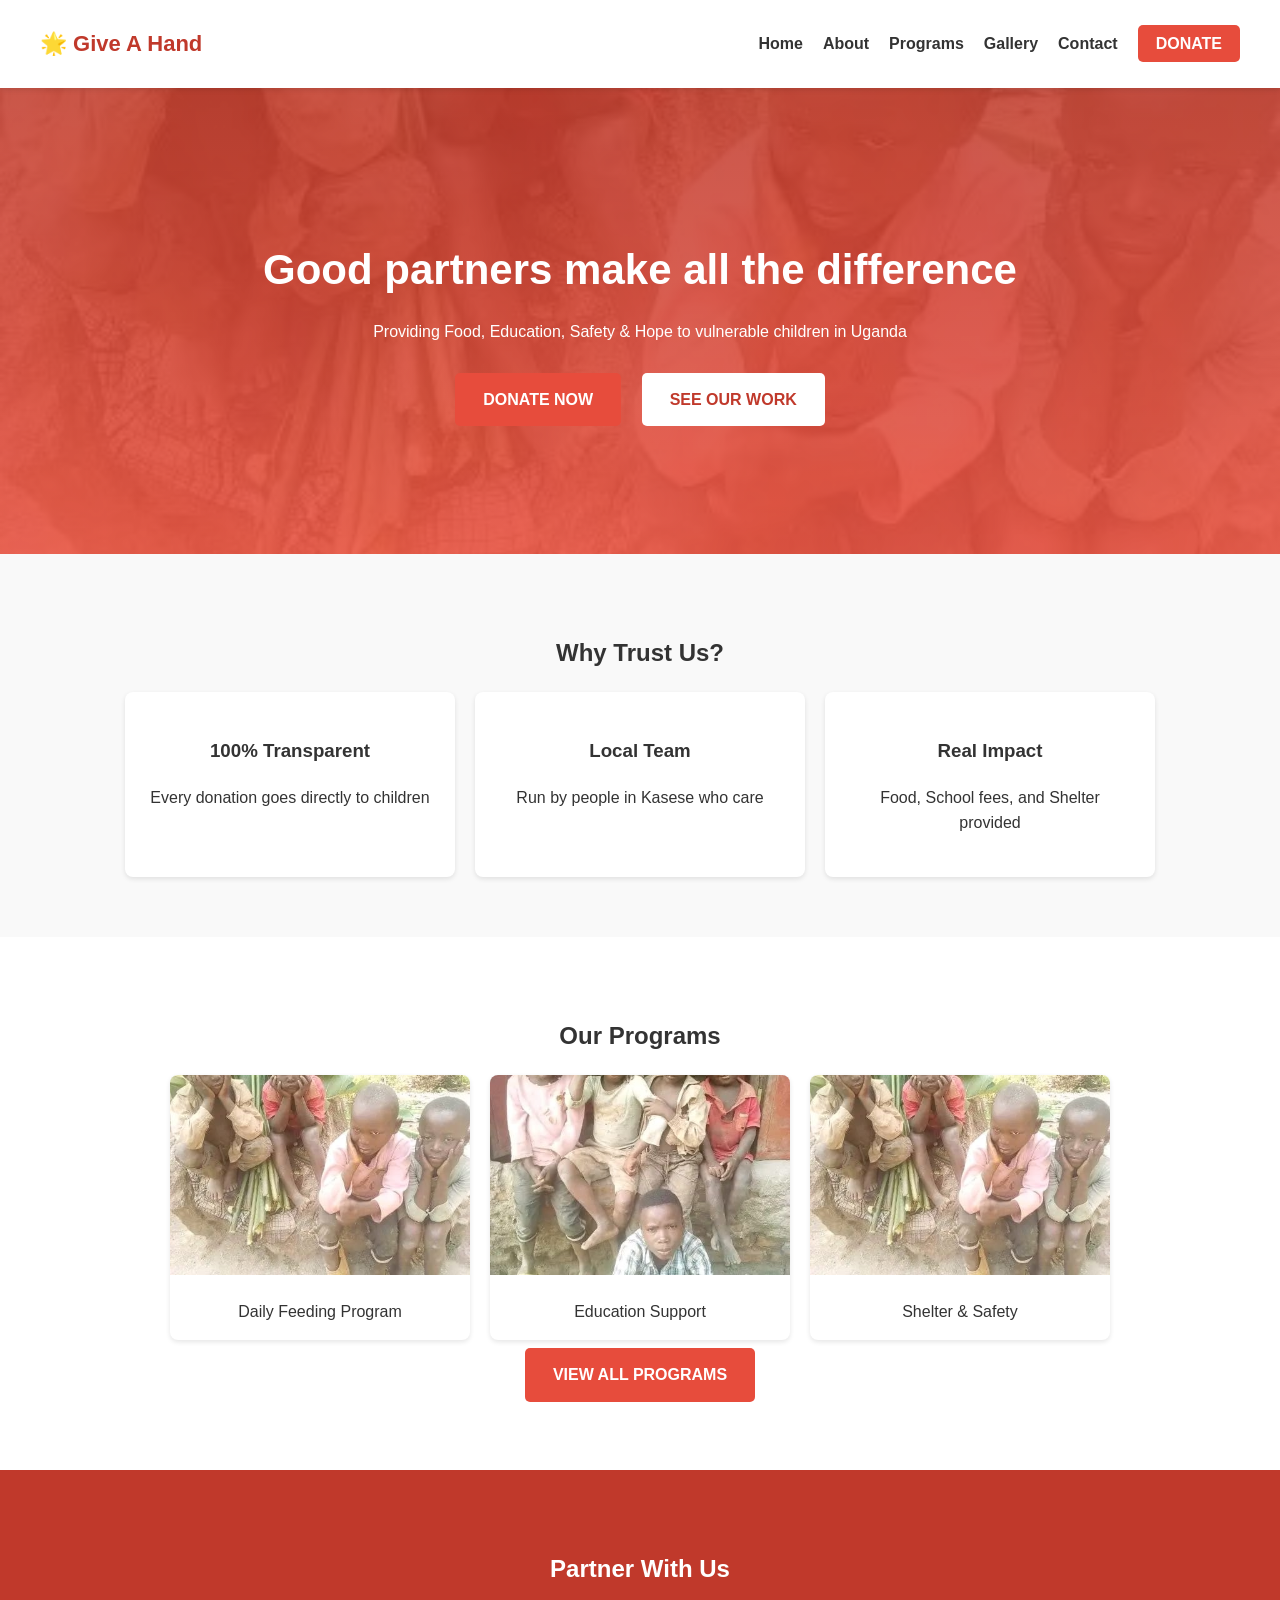
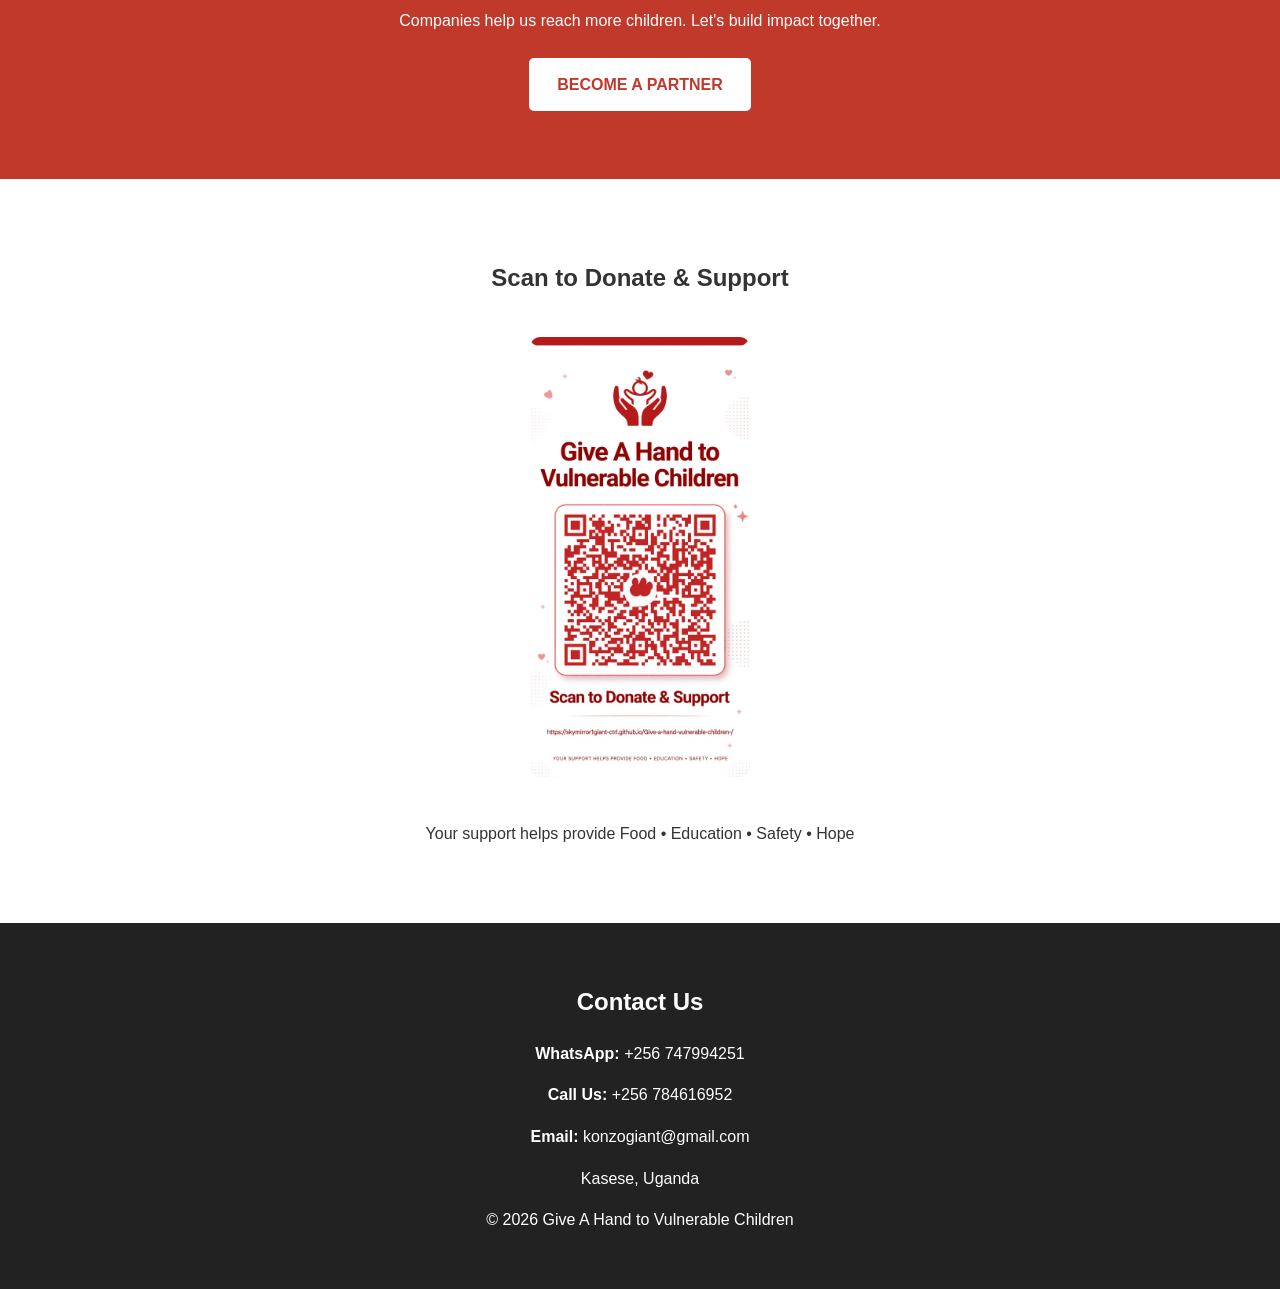
==== commit 6df8cbc1: "Update index.html" ====
--- a/index.html
+++ b/index.html
@@ -73,7 +73,7 @@
   <h2>Contact Us</h2>
   <p><b>WhatsApp:</b> +256 747994251</p>
   <p><b>Call Us:</b> +256 784616952</p>
-  <p><b>Email:</b> info@giveahand.org</p>
+  <p><b>Email:</b> konzogiant@gmail.com</p>
   <p>Kasese, Uganda</p>
   <p>© 2026 Give A Hand to Vulnerable Children</p>
 </footer>
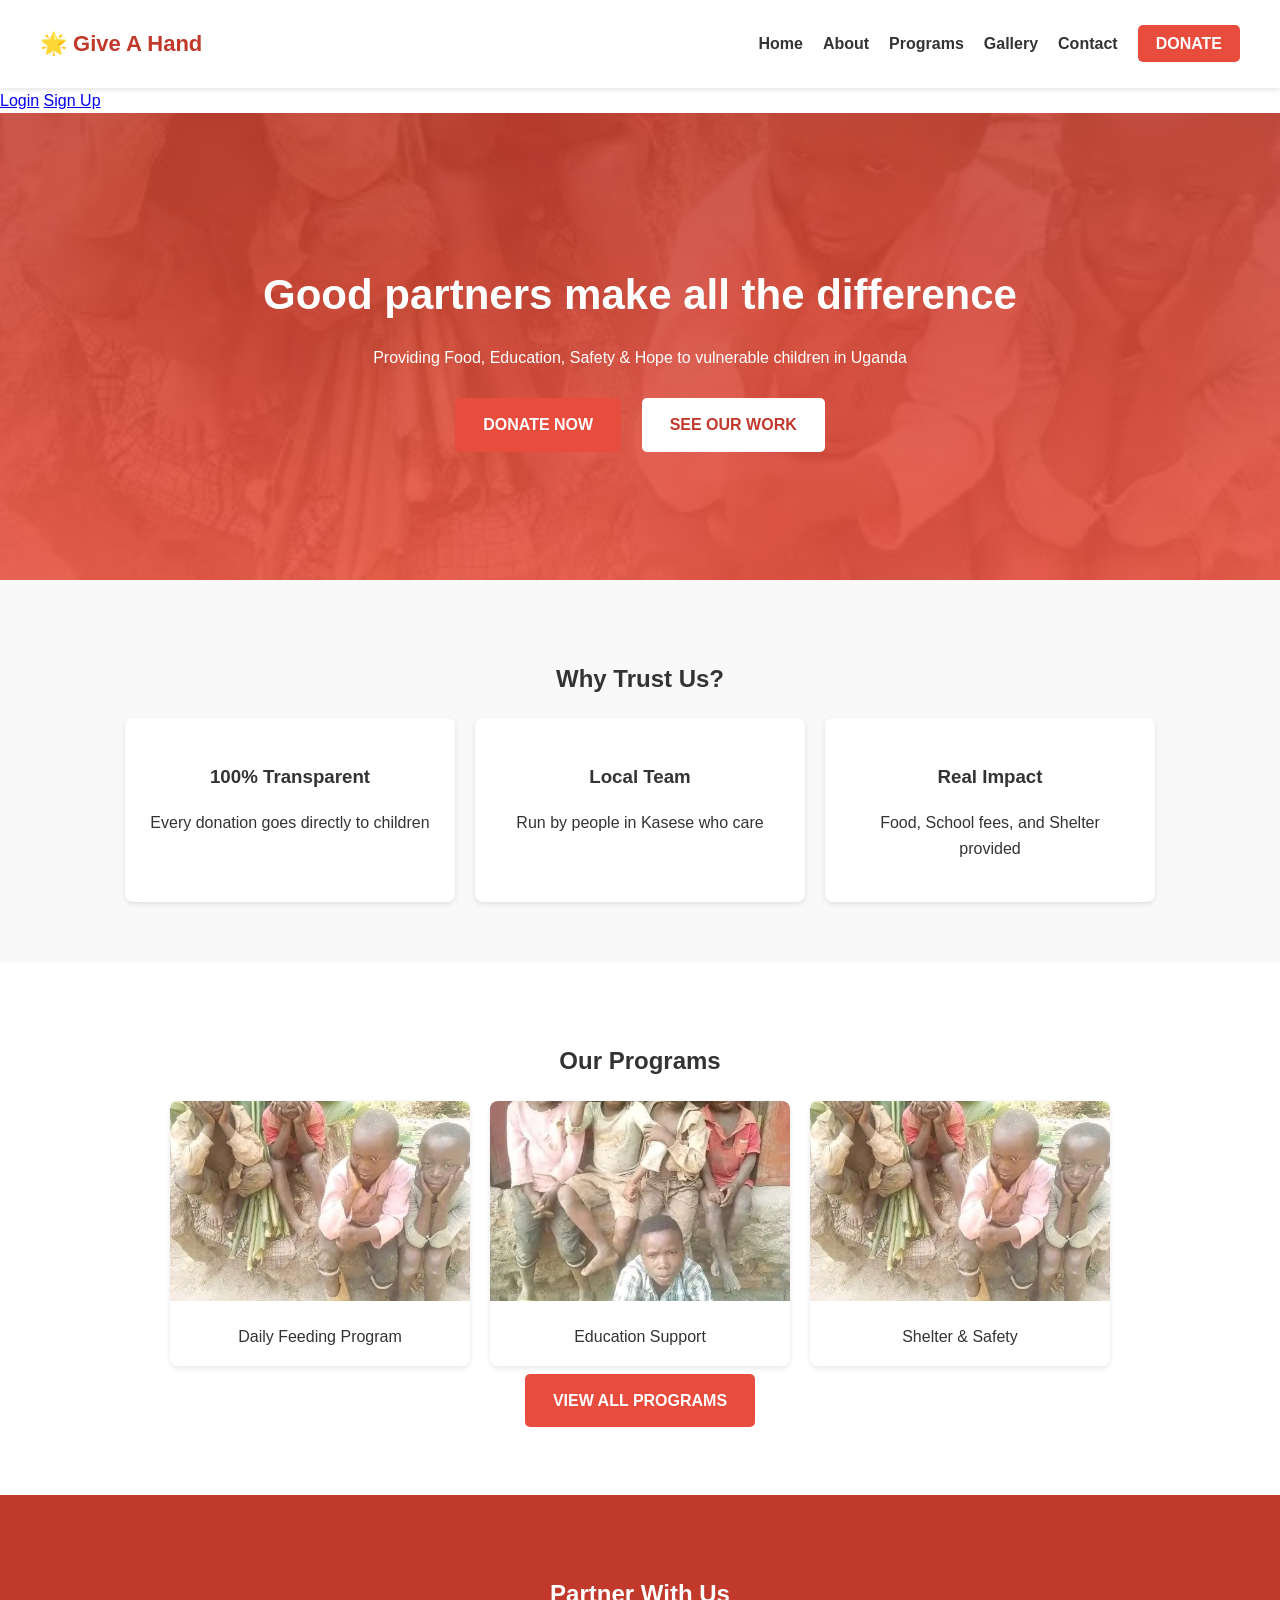
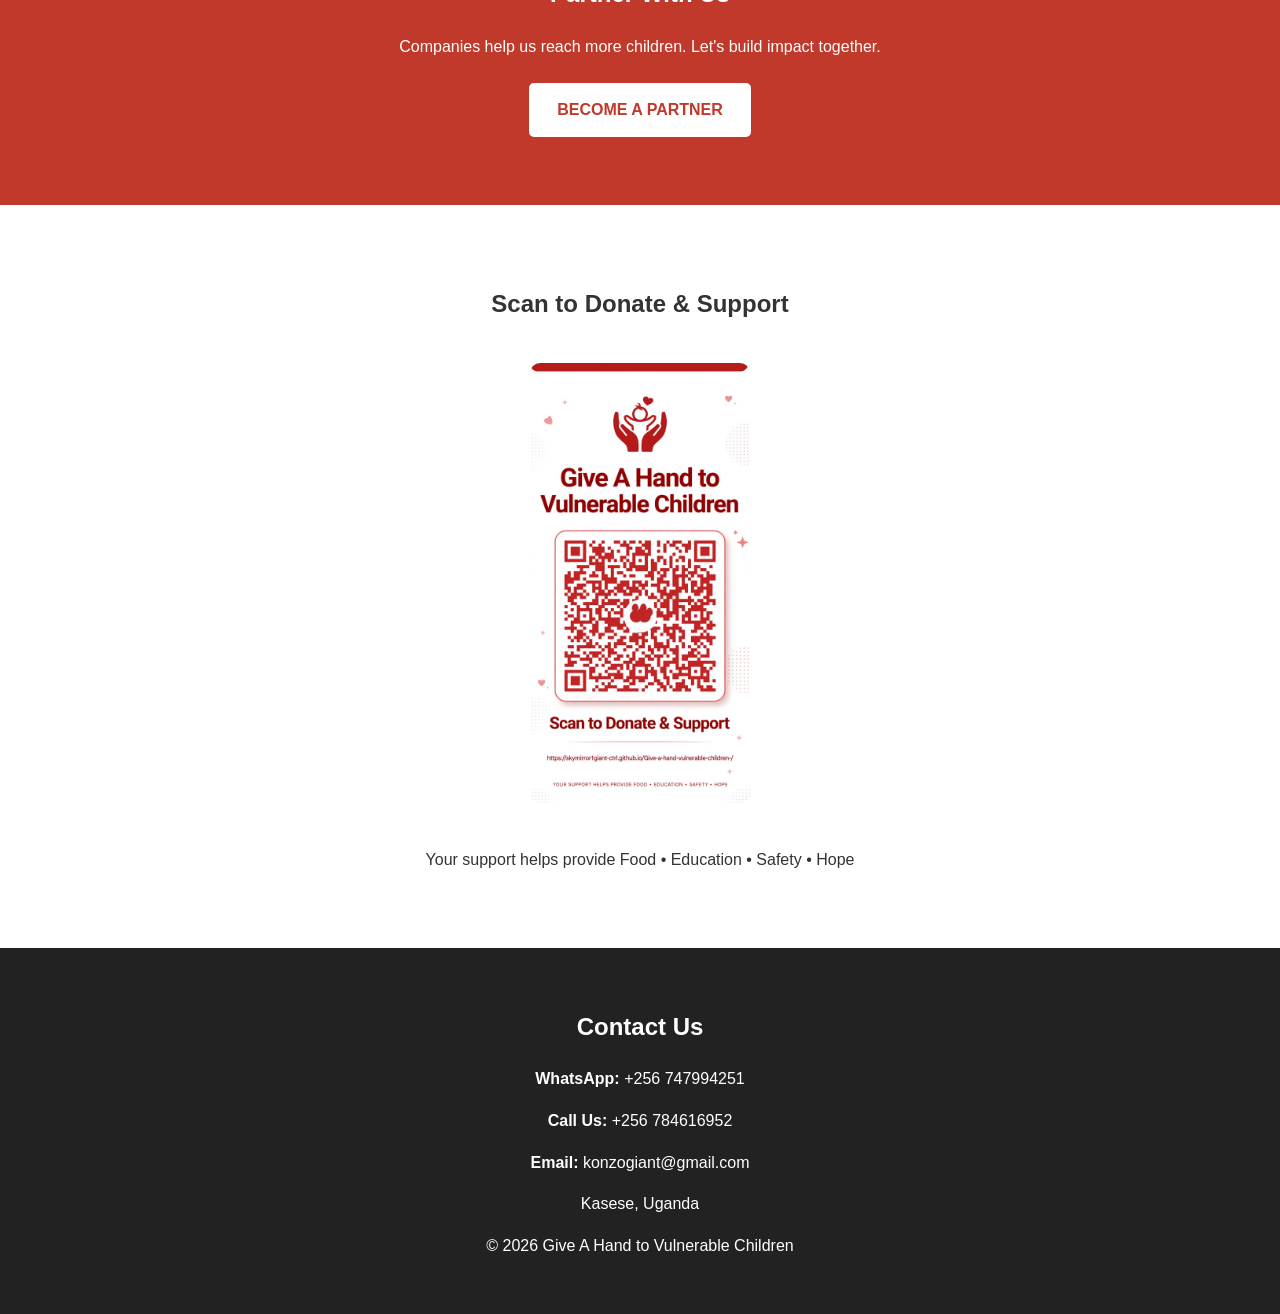
==== commit 075ebca5: "Update index.html" ====
--- a/index.html
+++ b/index.html
@@ -20,6 +20,8 @@
     <li><a href="#donate" class="btn-donate">DONATE</a></li>
   </ul>
 </nav>
+     <a href="login.html">Login</a>
+   <a href="signup.html">Sign Up</a>
 
 <!-- HERO -->
 <header class="hero" style="background: linear-gradient(rgba(192, 57, 43, 0.85), rgba(231, 76, 60, 0.85)), url('Feedingprogram.jpg') no-repeat center/cover;">
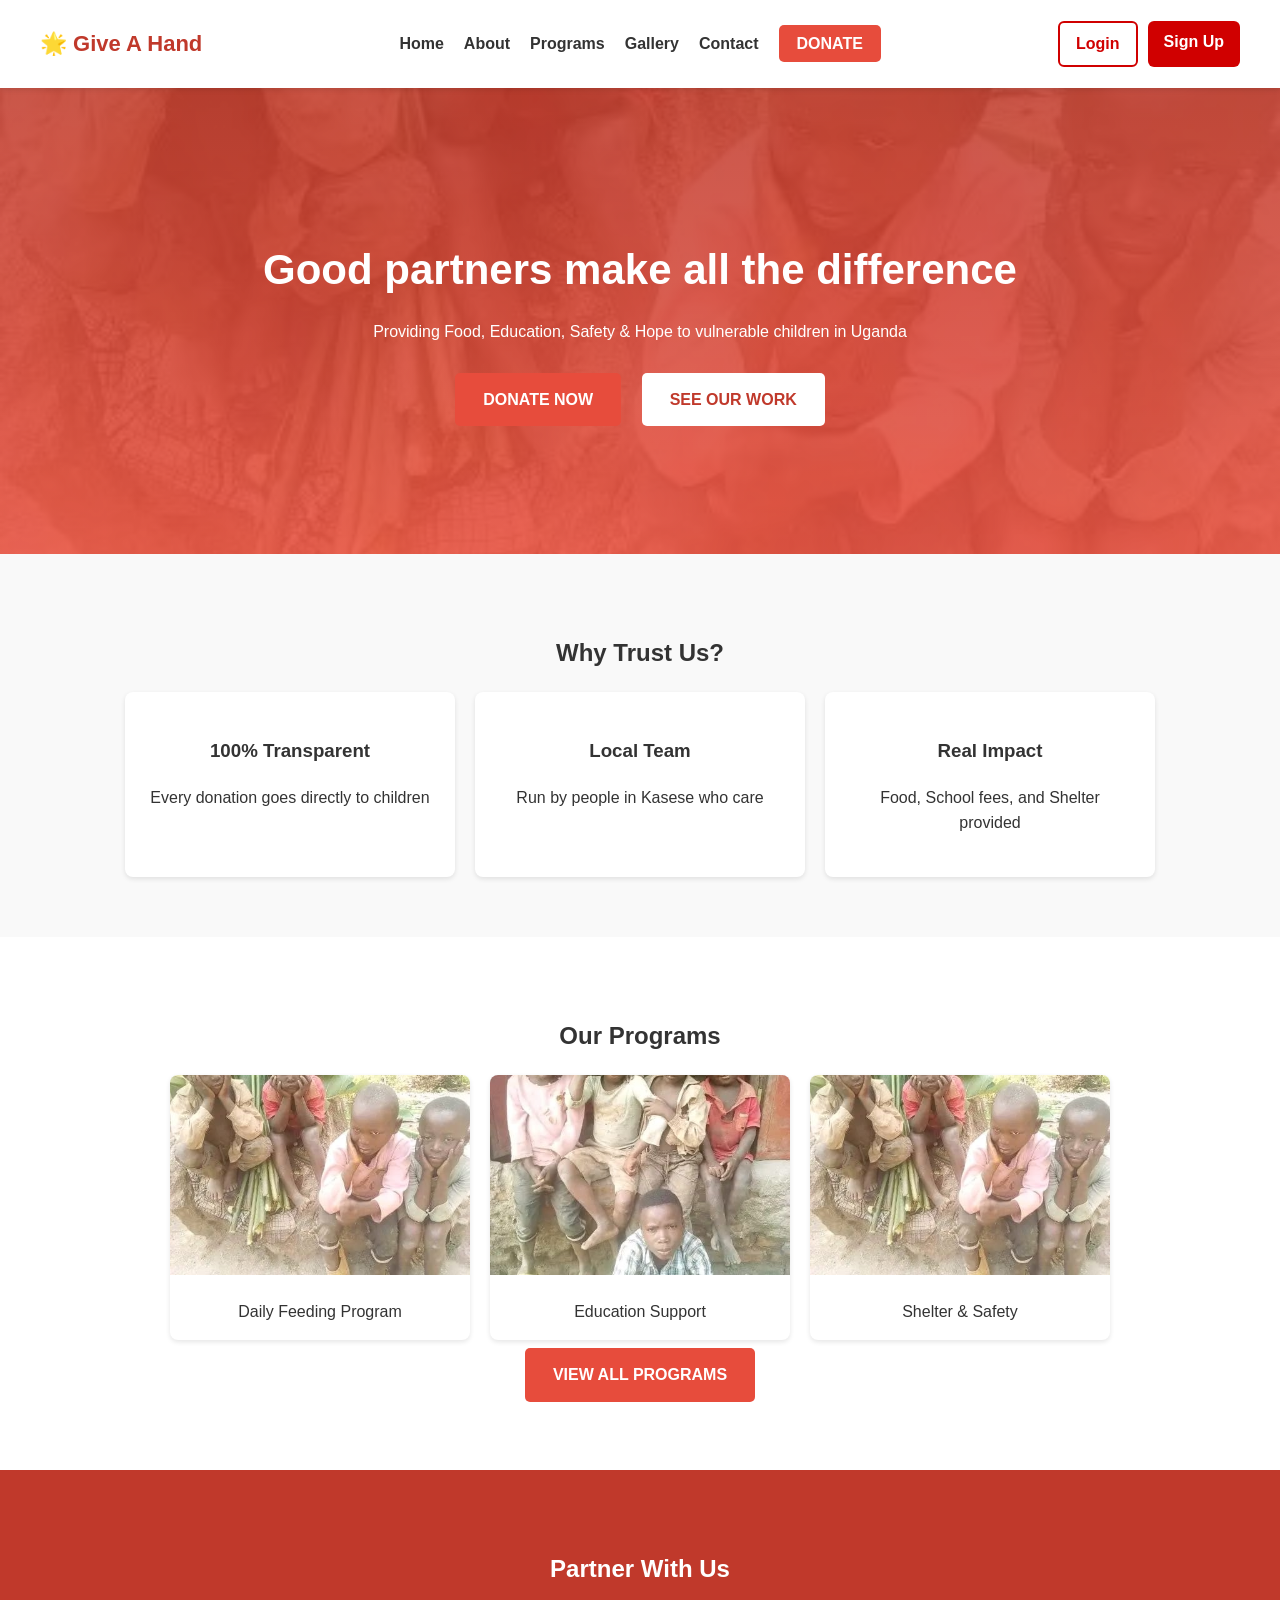
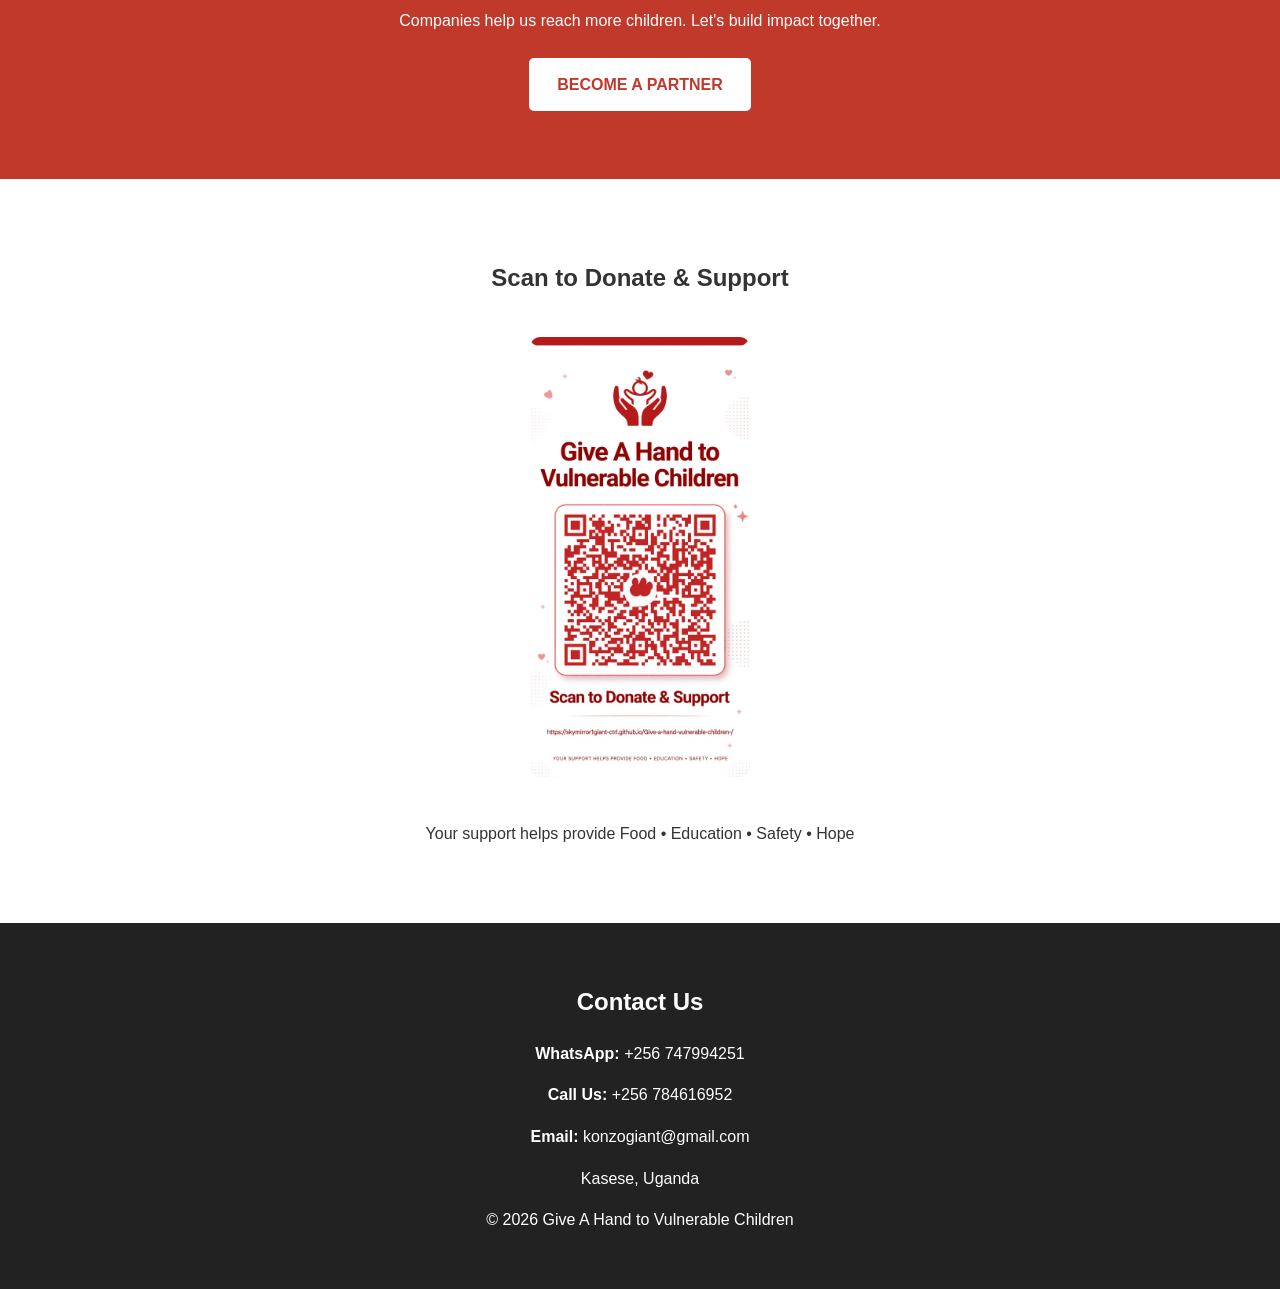
==== commit e4279aac: "Update index.html" ====
--- a/index.html
+++ b/index.html
@@ -19,9 +19,13 @@
     <li><a href="contact.html">Contact</a></li>
     <li><a href="#donate" class="btn-donate">DONATE</a></li>
   </ul>
+</nav</ul>
+  <!-- LOGIN / SIGNUP BUTTONS -->
+  <div style="display: flex; gap: 10px; margin-left: 20px;">
+    <a href="login.html" style="padding: 8px 16px; border: 2px solid #d00000; color: #d00000; border-radius: 6px; text-decoration: none; font-weight: 600;">Login</a>
+    <a href="signup.html" style="padding: 8px 16px; background: #d00000; color: white; border-radius: 6px; text-decoration: none; font-weight: 600;">Sign Up</a>
+  </div>
 </nav>
-     <a href="login.html">Login</a>
-   <a href="signup.html">Sign Up</a>
 
 <!-- HERO -->
 <header class="hero" style="background: linear-gradient(rgba(192, 57, 43, 0.85), rgba(231, 76, 60, 0.85)), url('Feedingprogram.jpg') no-repeat center/cover;">
